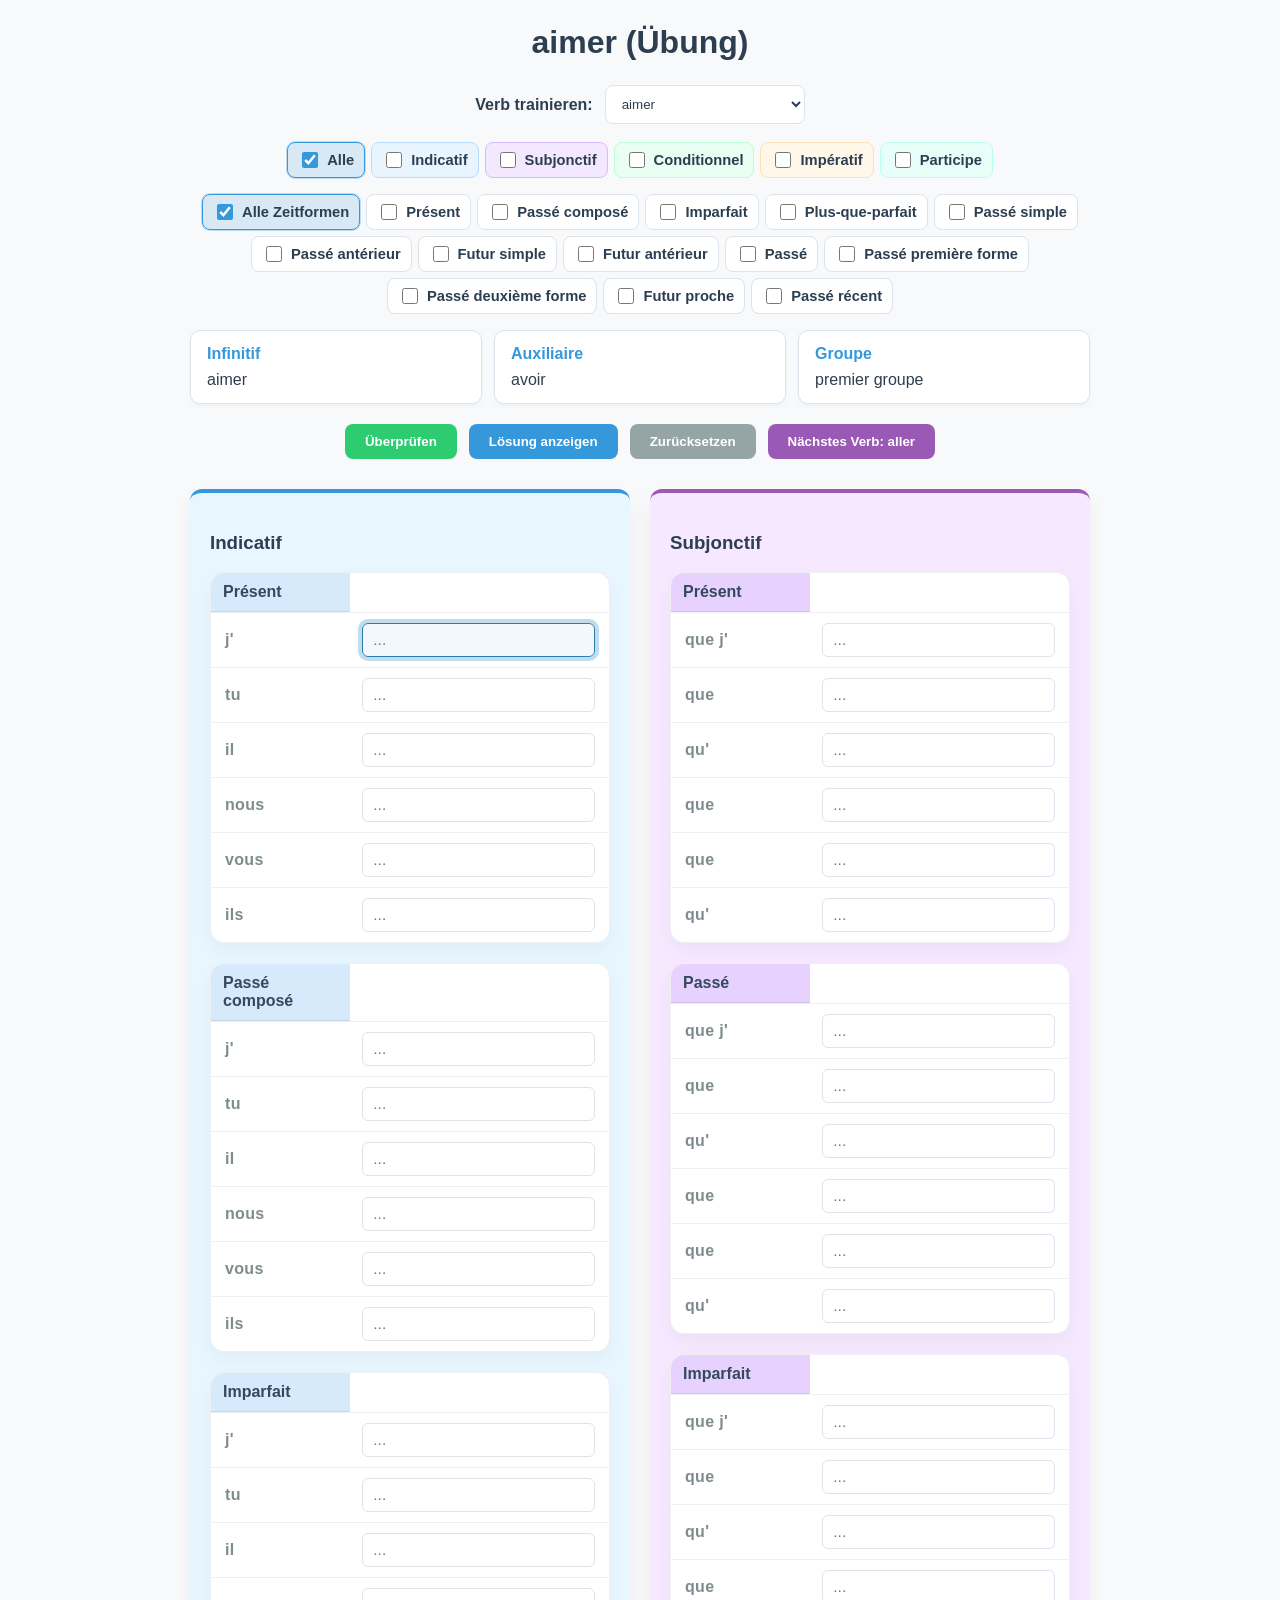
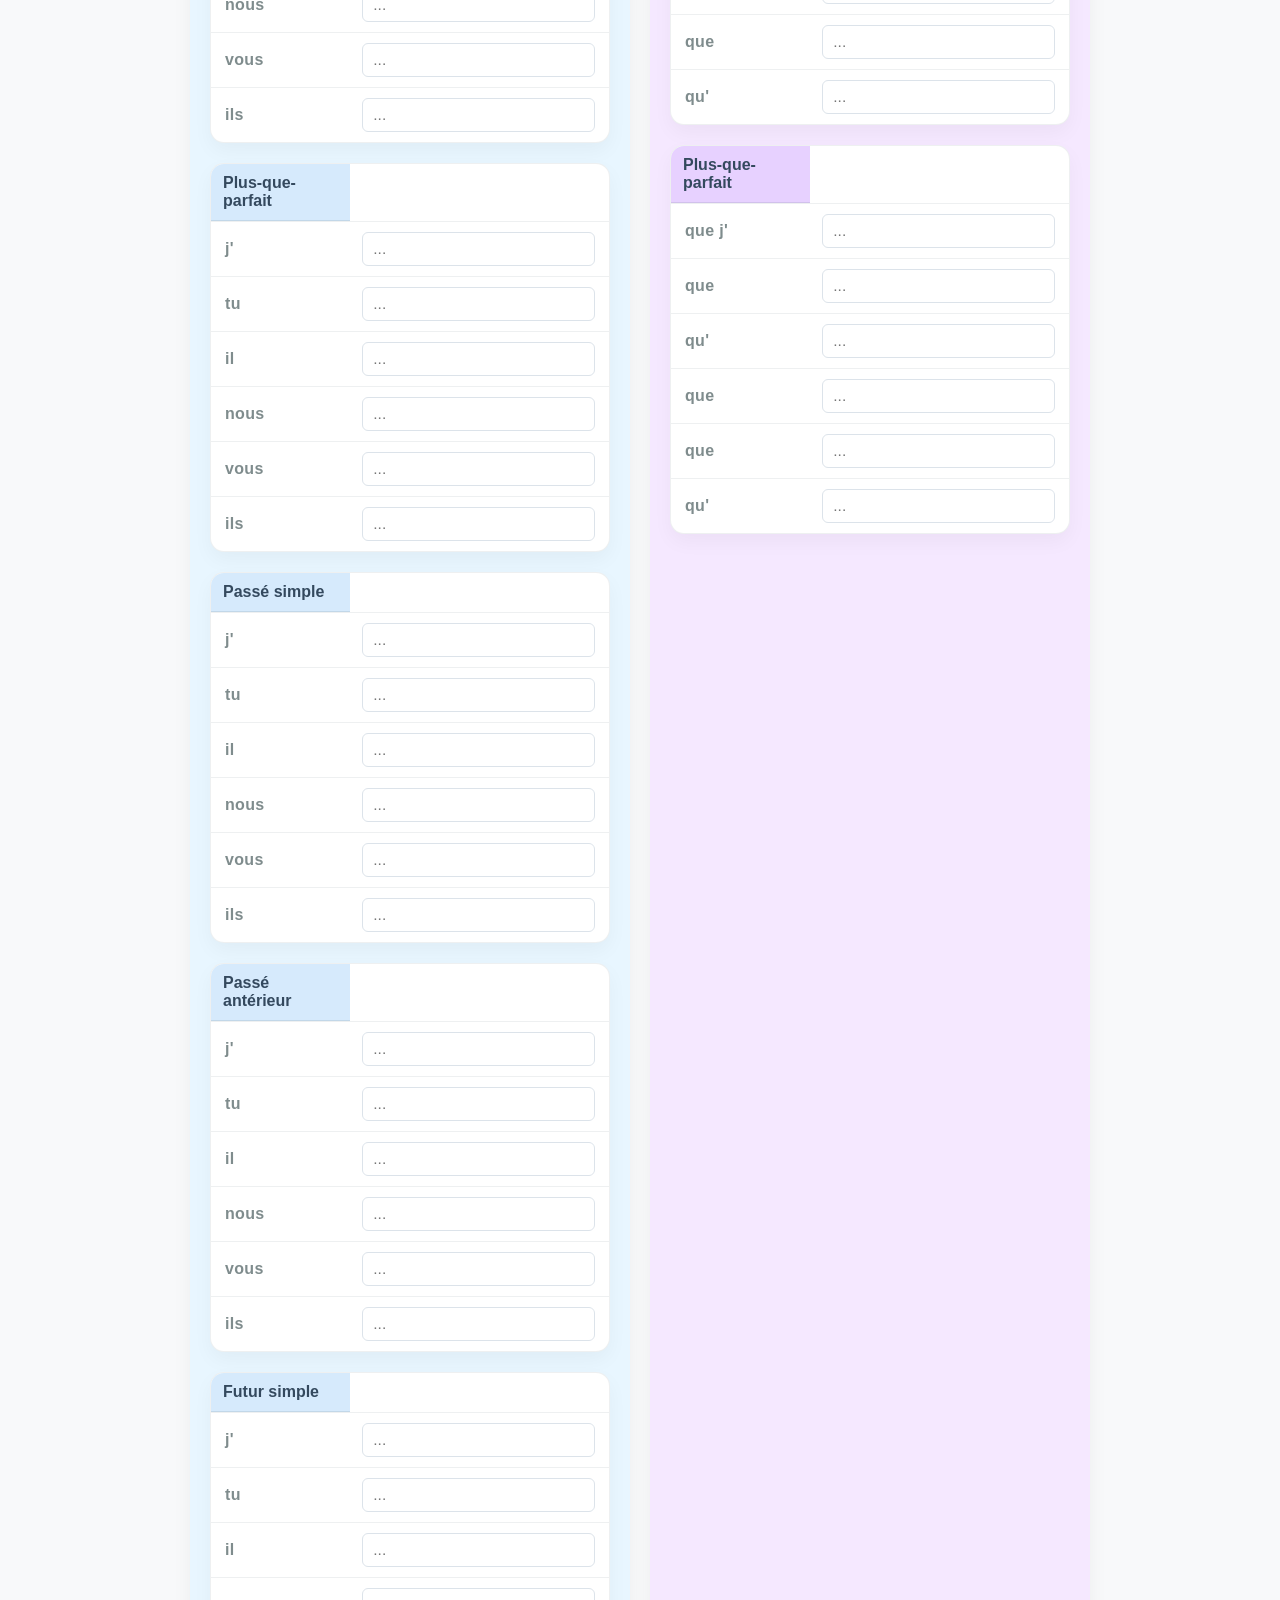
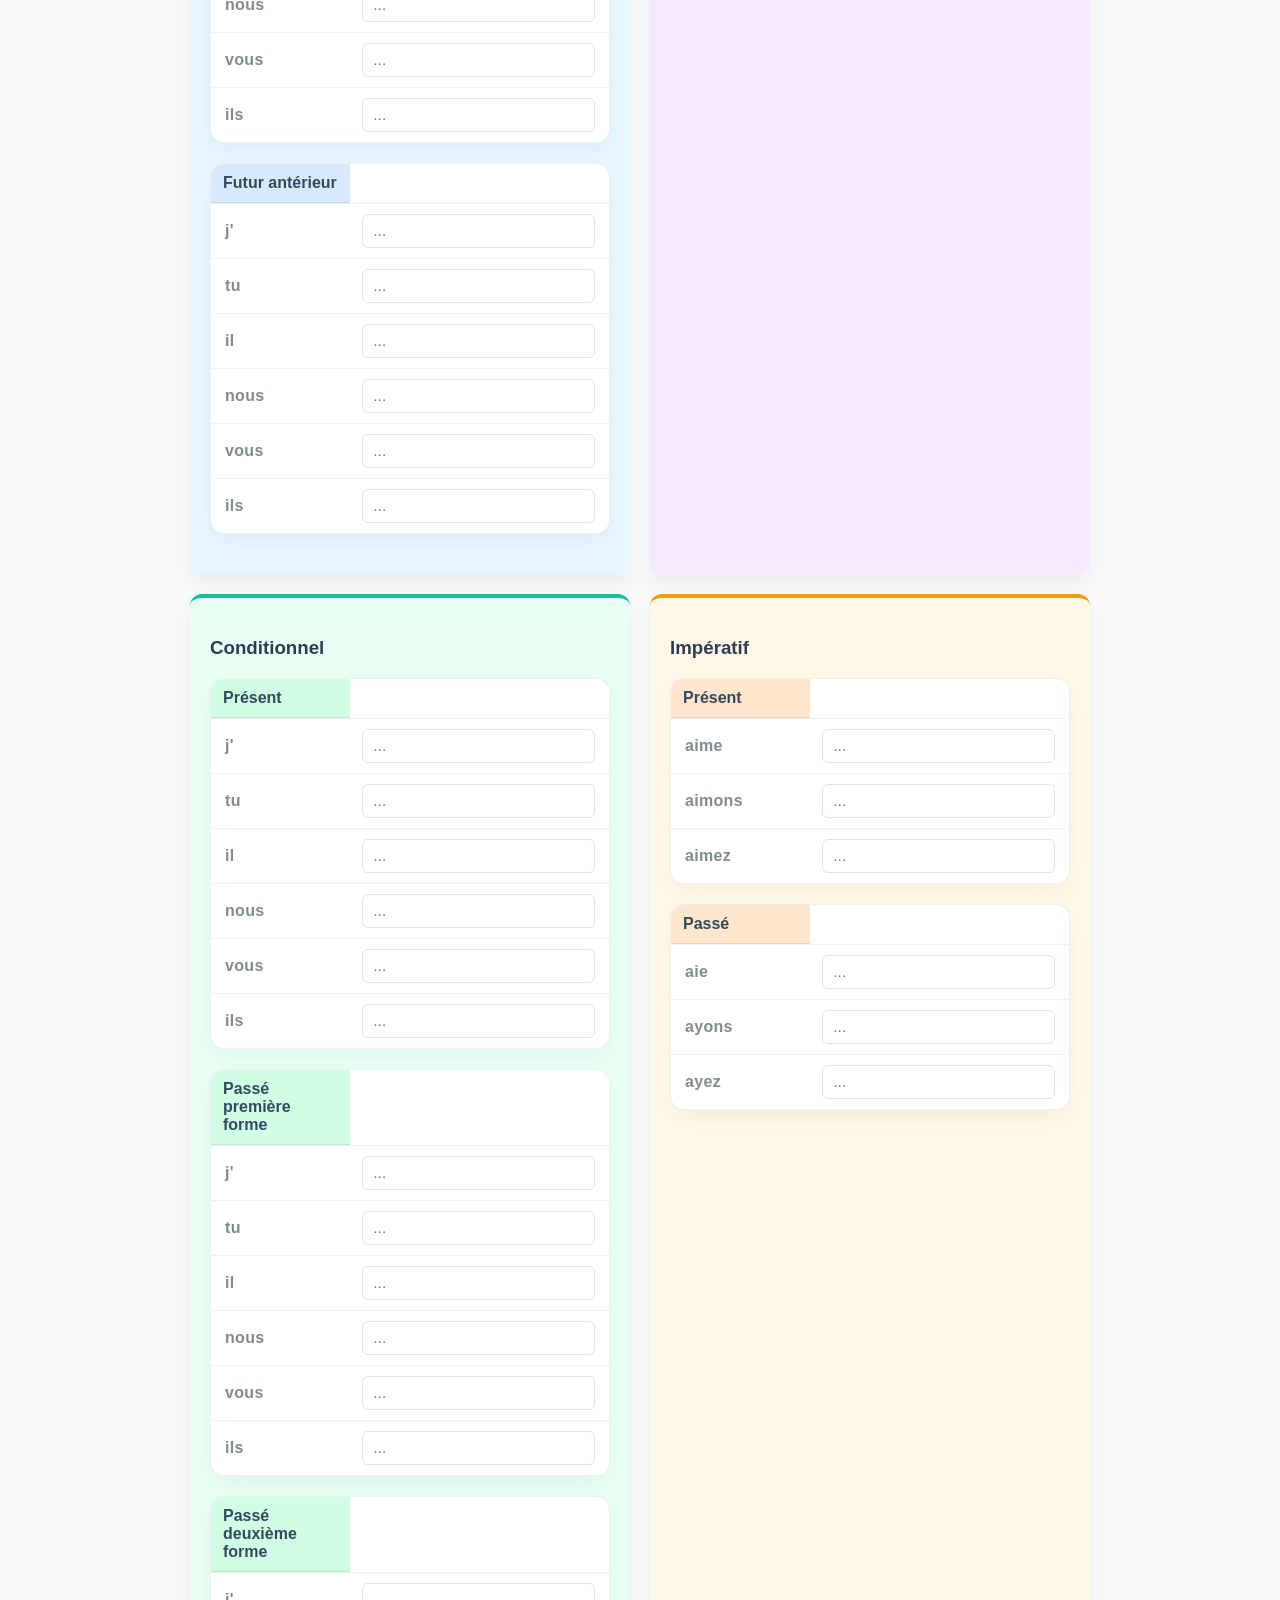
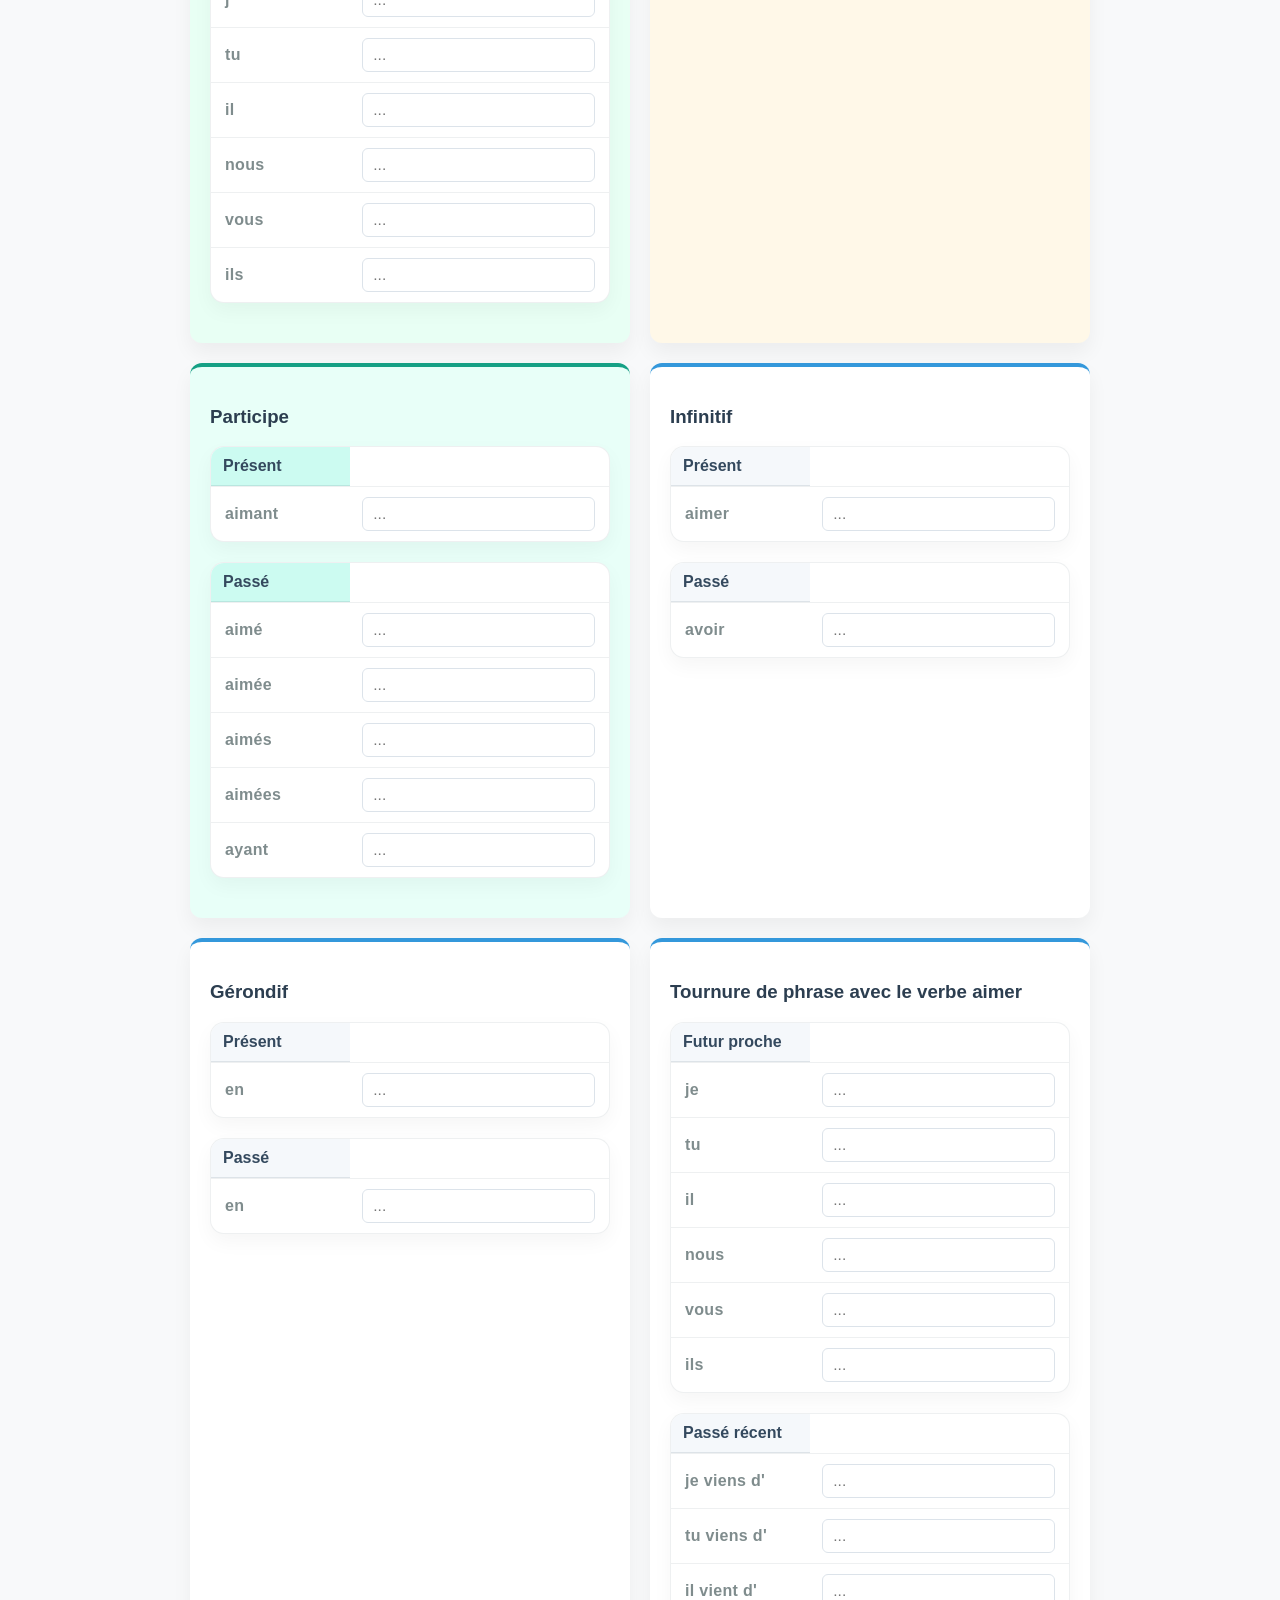
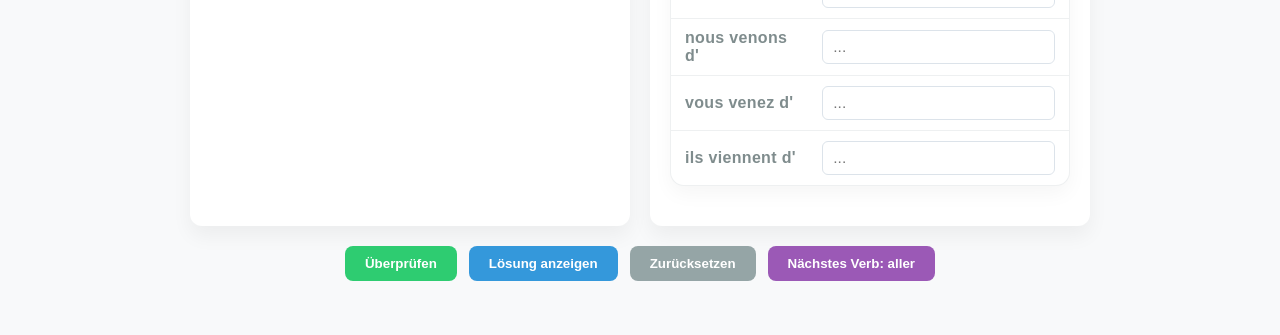
==== index.html @ 8912aeac "adding next verb button" ====
<!DOCTYPE html>
<html lang="de">
<head>
    <meta charset="UTF-8">
    <meta name="viewport" content="width=device-width, initial-scale=1.0">
    <title>Französisch Konjugations-Trainer</title>
    <link rel="stylesheet" href="styles.css">
    <style>
        .verb-input {
            width: 100%;
            padding: 6px 10px;
            border: 1px solid var(--border);
            border-radius: 6px;
            font-family: inherit;
            font-size: 0.97rem;
            box-sizing: border-box;
            transition: all 0.2s ease;
        }
        .verb-input:focus {
            outline: none;
            border-color: var(--accent);
            box-shadow: 0 0 0 3px rgba(52, 152, 219, 0.25);
            background-color: rgba(52, 152, 219, 0.05);
        }
        .verb-input.active-focus {
            border-color: #2980b9;
            box-shadow: 0 0 0 4px rgba(41, 128, 185, 0.28);
            background-color: rgba(41, 128, 185, 0.06);
        }
        .verb-input.correct {
            border-color: #2ecc71;
            background-color: rgba(46, 204, 113, 0.1);
            color: #27ae60;
        }
        .verb-input.wrong {
            border-color: #e74c3c;
            background-color: rgba(231, 76, 60, 0.1);
            color: #c0392b;
        }
        .verb-form {
            position: relative;
            min-width: 0;
        }
        .solution-hint {
            margin-top: 6px;
            font-size: 0.72rem;
            color: #1e7f3e;
            font-weight: 700;
            line-height: 1.2;
            background: rgba(39, 174, 96, 0.08);
            border-left: 3px solid #27ae60;
            padding: 4px 7px;
            border-radius: 4px;
            box-shadow: inset 0 0 0 1px rgba(39, 174, 96, 0.06);
            word-break: break-word;
        }
        .solution-hint.wrong {
            color: #a7261a;
            background: rgba(231, 76, 60, 0.08);
            border-left-color: #c0392b;
            box-shadow: inset 0 0 0 1px rgba(192, 57, 43, 0.06);
        }
        .trainer-controls {
            display: flex;
            justify-content: center;
            gap: 12px;
            margin-top: 20px;
            margin-bottom: 30px;
        }
        .btn {
            padding: 10px 20px;
            border: none;
            border-radius: 8px;
            font-weight: 600;
            cursor: pointer;
            transition: background 0.2s, box-shadow 0.2s, transform 0.1s ease;
        }
        .btn:focus {
            outline: none;
            box-shadow: 0 0 0 3px rgba(52, 152, 219, 0.28);
            transform: translateY(-1px);
        }
        .btn-check { background: #2ecc71; color: white; }
        .btn-check:hover { background: #28b86a; }
        .btn-solve { background: #3498db; color: white; }
        .btn-solve:hover { background: #2980b9; }
        .btn-reset { background: #95a5a6; color: white; }
        .btn-reset:hover { background: #7f8c8d; }
        .btn-next { background: #9b59b6; color: white; }
        .btn-next:hover { background: #8e44ad; }
    </style>
</head>
<body>
    <header>
        <h1 id="verb-title">Französisch Konjugations-Trainer</h1>
    </header>

    <div class="toolbar">
        <label for="verb-select">Verb trainieren:</label>
        <select id="verb-select" aria-label="Verb auswählen"></select>
    </div>

    <div class="quickstart" aria-label="Modus-Auswahl">
        <label class="mode-label mode-alle"><input type="checkbox" data-mode="alle" checked> Alle</label>
        <label class="mode-label mode-indicatif"><input type="checkbox" data-mode="Indicatif"> Indicatif</label>
        <label class="mode-label mode-subjonctif"><input type="checkbox" data-mode="Subjonctif"> Subjonctif</label>
        <label class="mode-label mode-conditionnel"><input type="checkbox" data-mode="Conditionnel"> Conditionnel</label>
        <label class="mode-label mode-imperatif"><input type="checkbox" data-mode="Impératif"> Impératif</label>
        <label class="mode-label mode-participe"><input type="checkbox" data-mode="Participe"> Participe</label>
    </div>
    <div class="subbuttons" id="tense-buttons" aria-label="Zeitform-Auswahl"></div>

    <div id="error-msg"></div>

    <div class="info-row">
        <div class="info-card">
            <strong>Infinitif</strong>
            <div id="verb-infinitiv">–</div>
        </div>
        <div class="info-card">
            <strong>Auxiliaire</strong>
            <div id="verb-auxiliaire">–</div>
        </div>
        <div class="info-card">
            <strong>Groupe</strong>
            <div id="verb-groupe">–</div>
        </div>
    </div>

    <div class="trainer-controls">
        <button id="btn-check" class="btn btn-check">Überprüfen</button>
        <button id="btn-solve" class="btn btn-solve">Lösung anzeigen</button>
        <button id="btn-reset" class="btn btn-reset">Zurücksetzen</button>
        <button id="btn-next-verb" class="btn btn-next">Nächstes Verb</button>
    </div>

    <div class="grid" id="conjugation-grid"></div>

    <div class="trainer-controls">
        <button id="btn-check-bottom" class="btn btn-check">Überprüfen</button>
        <button id="btn-solve-bottom" class="btn btn-solve">Lösung anzeigen</button>
        <button id="btn-reset-bottom" class="btn btn-reset">Zurücksetzen</button>
        <button id="btn-next-verb-bottom" class="btn btn-next">Nächstes Verb</button>
    </div>

    <button id="go-to-top-btn" class="go-to-top">↑ Nach oben</button>

    <script src="./js/verbs.js"></script>
    <script src="./js/test.js"></script>
</body>
</html>
---- styles.css ----
:root {
    --primary: #2c3e50;
    --accent: #3498db;
    --bg: #f8f9fa;
    --card-bg: #ffffff;
    --border: #dce3ea;
}
body {
    font-family: 'Segoe UI', Tahoma, Geneva, Verdana, sans-serif;
    background-color: var(--bg);
    color: var(--primary);
    max-width: 900px;
    margin: 0 auto;
    padding: 24px;
}
header {
    text-align: center;
    margin-bottom: 24px;
}
h1 {
    margin: 0;
    font-size: clamp(2rem, 2.5vw, 3rem);
    color: var(--primary);
}
.subtitle {
    color: #7f8c8d;
    margin: 8px 0 22px;
}
.toolbar {
    display: flex;
    align-items: center;
    justify-content: center;
    gap: 12px;
    flex-wrap: wrap;
    margin-bottom: 18px;
}
.quickstart,
.subbuttons {
    display: flex;
    flex-wrap: wrap;
    gap: 6px;
    justify-content: center;
    margin-bottom: 16px;
}
.quickstart label,
.subbuttons label {
    display: inline-flex;
    align-items: center;
    gap: 6px;
    border: 1px solid var(--border);
    background: #fff;
    color: var(--primary);
    padding: 6px 10px;
    border-radius: 8px;
    cursor: pointer;
    transition: all 0.2s ease;
    font-size: 0.92rem;
}
.mode-label.mode-alle { background: #f0f4ff; border-color: #d6e3ff; }
.mode-label.mode-indicatif { background: #e8f5ff; border-color: #b8dcff; }
.mode-label.mode-subjonctif { background: #f4e8ff; border-color: #ddb8ff; }
.mode-label.mode-conditionnel { background: #e8fff1; border-color: #b8ffd3; }
.mode-label.mode-imperatif { background: #fff7e8; border-color: #ffe1b8; }
.mode-label.mode-participe { background: #e8fff9; border-color: #b8fff1; }
.subbuttons label[data-tense="alle"] { background: #f0f4ff; border-color: #d6e3ff; }
.subbuttons label[data-tense="Indicatif"] { background: #e8f5ff; border-color: #b8dcff; }
.subbuttons label[data-tense="Subjonctif"] { background: #f4e8ff; border-color: #ddb8ff; }
.subbuttons label[data-tense="Conditionnel"] { background: #e8fff1; border-color: #b8ffd3; }
.subbuttons label[data-tense="Impératif"] { background: #fff7e8; border-color: #ffe1b8; }
.subbuttons label[data-tense="Participe"] { background: #e8fff9; border-color: #b8fff1; }
.quickstart input[type="checkbox"],
.subbuttons input[type="checkbox"] {
    width: 16px;
    height: 16px;
    accent-color: var(--accent);
}
.quickstart label:hover,
.subbuttons label:hover {
    border-color: var(--accent);
    background: rgba(52, 152, 219, 0.08);
}
.quickstart label:has(input[type="checkbox"]:checked),
.subbuttons label:has(input[type="checkbox"]:checked) {
    background: rgba(52, 152, 219, 0.16);
    border-color: #3498db;
    color: #2c3e50;
    box-shadow: 0 0 0 1px rgba(52, 152, 219, 0.3);
}
.quickstart input[type="checkbox"]:checked + span,
.subbuttons input[type="checkbox"]:checked + span {
    color: var(--accent);
    font-weight: 700;
}
label {
    font-weight: 600;
    color: var(--primary);
}
select {
    min-width: 200px;
    padding: 10px 12px;
    border-radius: 8px;
    border: 1px solid var(--border);
    background: #fff;
    color: var(--primary);
}
.info-row {
    display: grid;
    grid-template-columns: repeat(auto-fit, minmax(160px, 1fr));
    gap: 12px;
    margin-bottom: 18px;
}
.info-card {
    background: var(--card-bg);
    border: 1px solid var(--border);
    padding: 14px 16px;
    border-radius: 10px;
    box-shadow: 0 2px 4px rgba(0,0,0,0.04);
}
.info-card strong {
    display: block;
    margin-bottom: 8px;
    color: var(--accent);
}
.grid {
    display: grid;
    grid-template-columns: repeat(auto-fit, minmax(320px, 1fr));
    gap: 20px;
}
.card {
    overflow: hidden;
    background: var(--card-bg);
    padding: 20px;
    border-radius: 12px;
    box-shadow: 0 10px 20px rgba(0,0,0,0.05);
    border-top: 4px solid var(--accent);
}
.go-to-top {
    position: fixed;
    bottom: 28px;
    right: 24px;
    width: 54px;
    height: 54px;
    padding: 0;
    border: none;
    border-radius: 50%;
    background: #2e86de;
    color: white;
    font-size: 22px;
    font-weight: bold;
    cursor: pointer;
    box-shadow: 0 8px 18px rgba(46, 134, 222, 0.35);
    transition: opacity 0.25s ease, transform 0.25s ease, box-shadow 0.25s ease;
    z-index: 99;
    opacity: 0;
    pointer-events: none;
    display: flex;
    align-items: center;
    justify-content: center;
}
.go-to-top:hover,
.go-to-top:focus {
    background: #256fc3;
    transform: translateY(-2px);
    box-shadow: 0 10px 22px rgba(37, 111, 195, 0.45);
    outline: none;
}
.go-to-top.show {
    opacity: 1;
    pointer-events: auto;
}
table {
    width: 100%;
    border-collapse: collapse;
}
.card table {
    width: 100%;
    margin-bottom: 20px;
    border-collapse: separate;
    border-spacing: 0;
    overflow: hidden;
    border: 1px solid rgba(44, 62, 80, 0.08);
    border-radius: 14px;
    background: #ffffff;
    box-shadow: 0 8px 20px rgba(0,0,0,0.04);
}
.card table tr:hover {
    background: rgba(52, 152, 219, 0.05);
}
.card table tr + tr td {
    border-top: 1px solid rgba(44, 62, 80, 0.08);
}
.card table td {
    padding: 10px 12px;
    white-space: normal;
}

.card table .pronoun {
    letter-spacing: 0.02em;
}

.card table .verb-form input {
    min-height: 34px;
}

.card table tr {
    transition: background 0.15s ease;
}
.tense-heading td {
    display: flex;
    align-items: center;
    justify-content: space-between;
    gap: 10px;
    padding: 14px 16px;
    font-weight: 700;
    color: #34495e;
    background: #f5f8fb;
    border-bottom: 1px solid rgba(52, 73, 94, 0.12);
}
.tense-heading td .tts-controls {
    display: inline-flex;
    gap: 8px;
}
.tense-heading td .tts-button {
    flex-shrink: 0;
    width: 32px;
    height: 32px;
    border-radius: 999px;
    border: none;
    color: #fff;
    display: inline-flex;
    align-items: center;
    justify-content: center;
    cursor: pointer;
    transition: transform 0.2s ease, background 0.2s ease;
    font-size: 0.95rem;
}
.tense-heading td .play-button { background: #2ecc71; }
.tense-heading td .pause-button { background: #f1c40f; }
.tense-heading td .stop-button { background: #e74c3c; }

.card[data-mode="Indicatif"] { background: #e8f6ff; border-top-color: #3498db; }
.card[data-mode="Subjonctif"] { background: #f5e8ff; border-top-color: #9b59b6; }
.card[data-mode="Conditionnel"] { background: #e8fff4; border-top-color: #1abc9c; }
.card[data-mode="Impératif"] { background: #fff8e8; border-top-color: #f39c12; }
.card[data-mode="Participe"] { background: #e8fff8; border-top-color: #16a085; }

.card[data-mode="Indicatif"] .tense-heading td { background: #d6eafc; }
.card[data-mode="Subjonctif"] .tense-heading td { background: #e7d1ff; }
.card[data-mode="Conditionnel"] .tense-heading td { background: #d0ffe6; }
.card[data-mode="Impératif"] .tense-heading td { background: #ffe6cc; }
.card[data-mode="Participe"] .tense-heading td { background: #ccfbf1; }

@media (max-width: 800px) {
    body { padding: 16px; }
    .toolbar { flex-direction: column; align-items: stretch; }
    select { width: 100%; }
    .quickstart, .subbuttons { justify-content: flex-start; }
    .info-row { grid-template-columns: 1fr; }
}
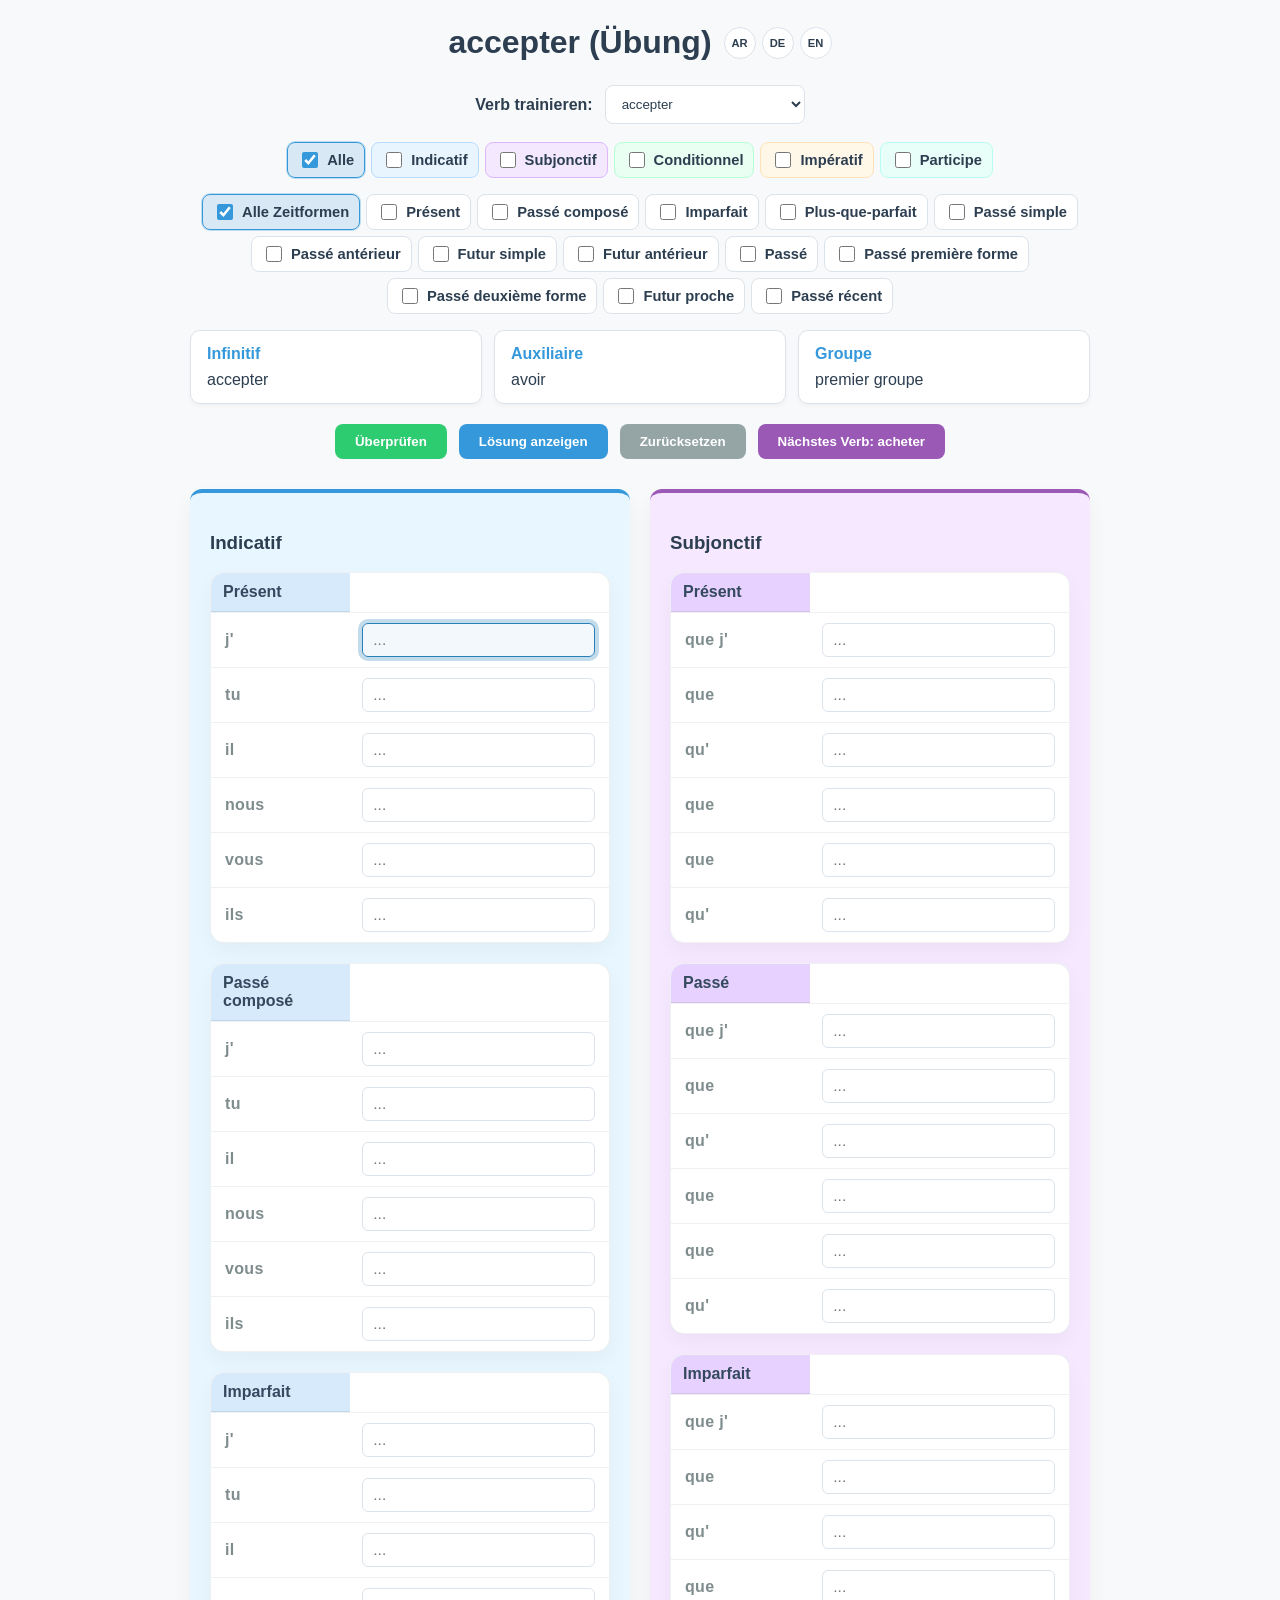
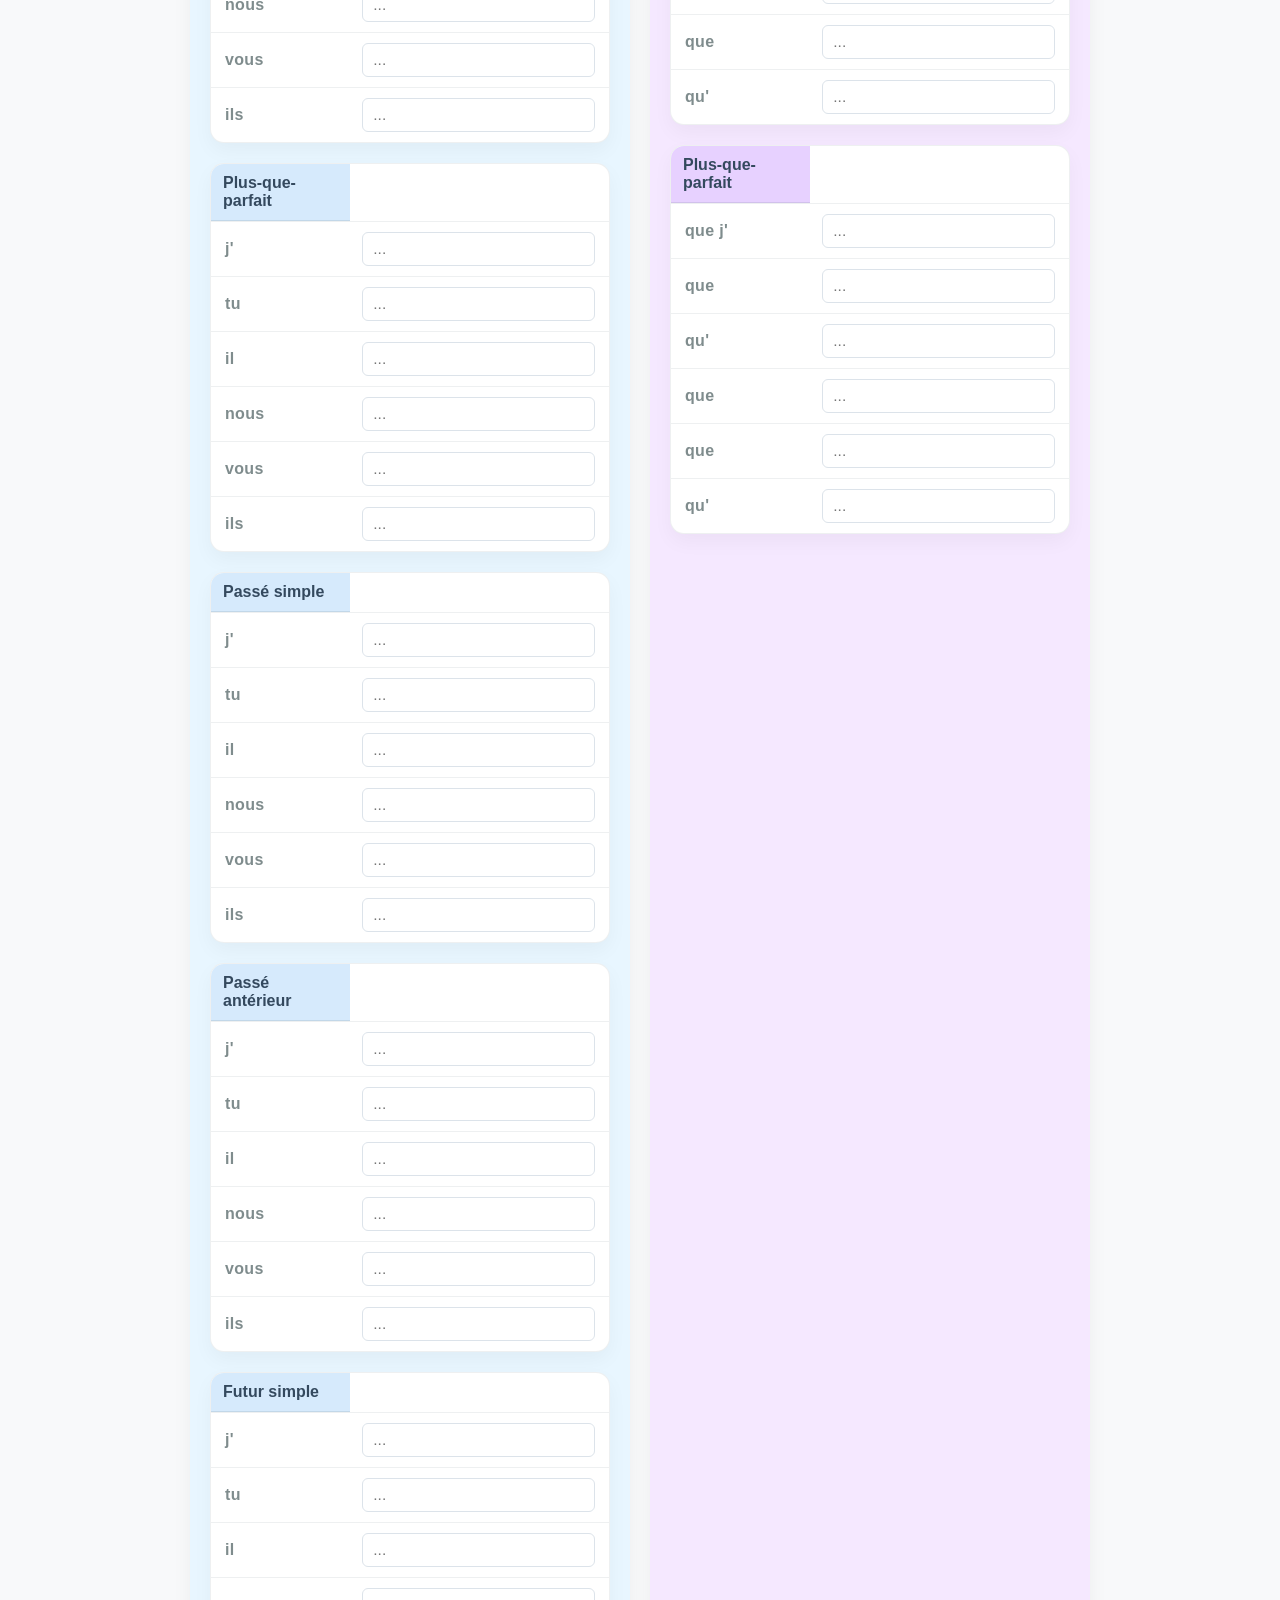
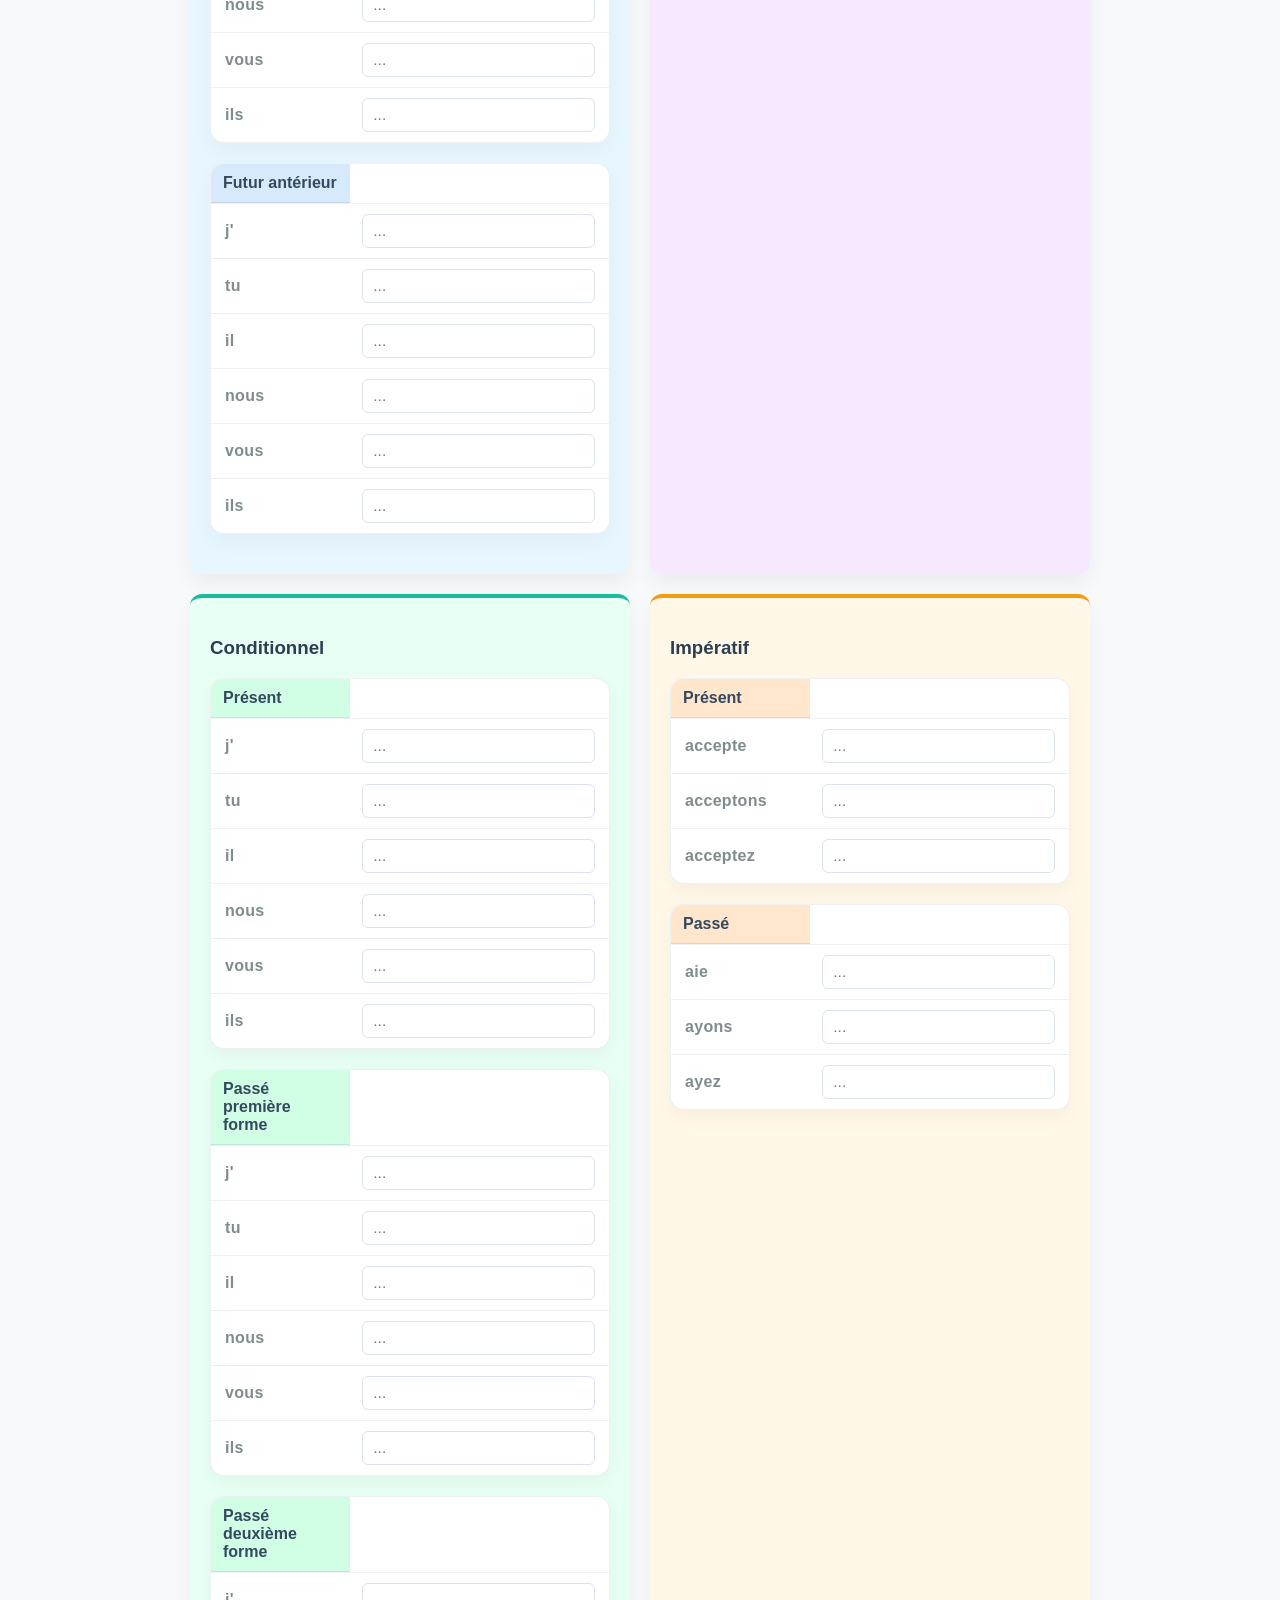
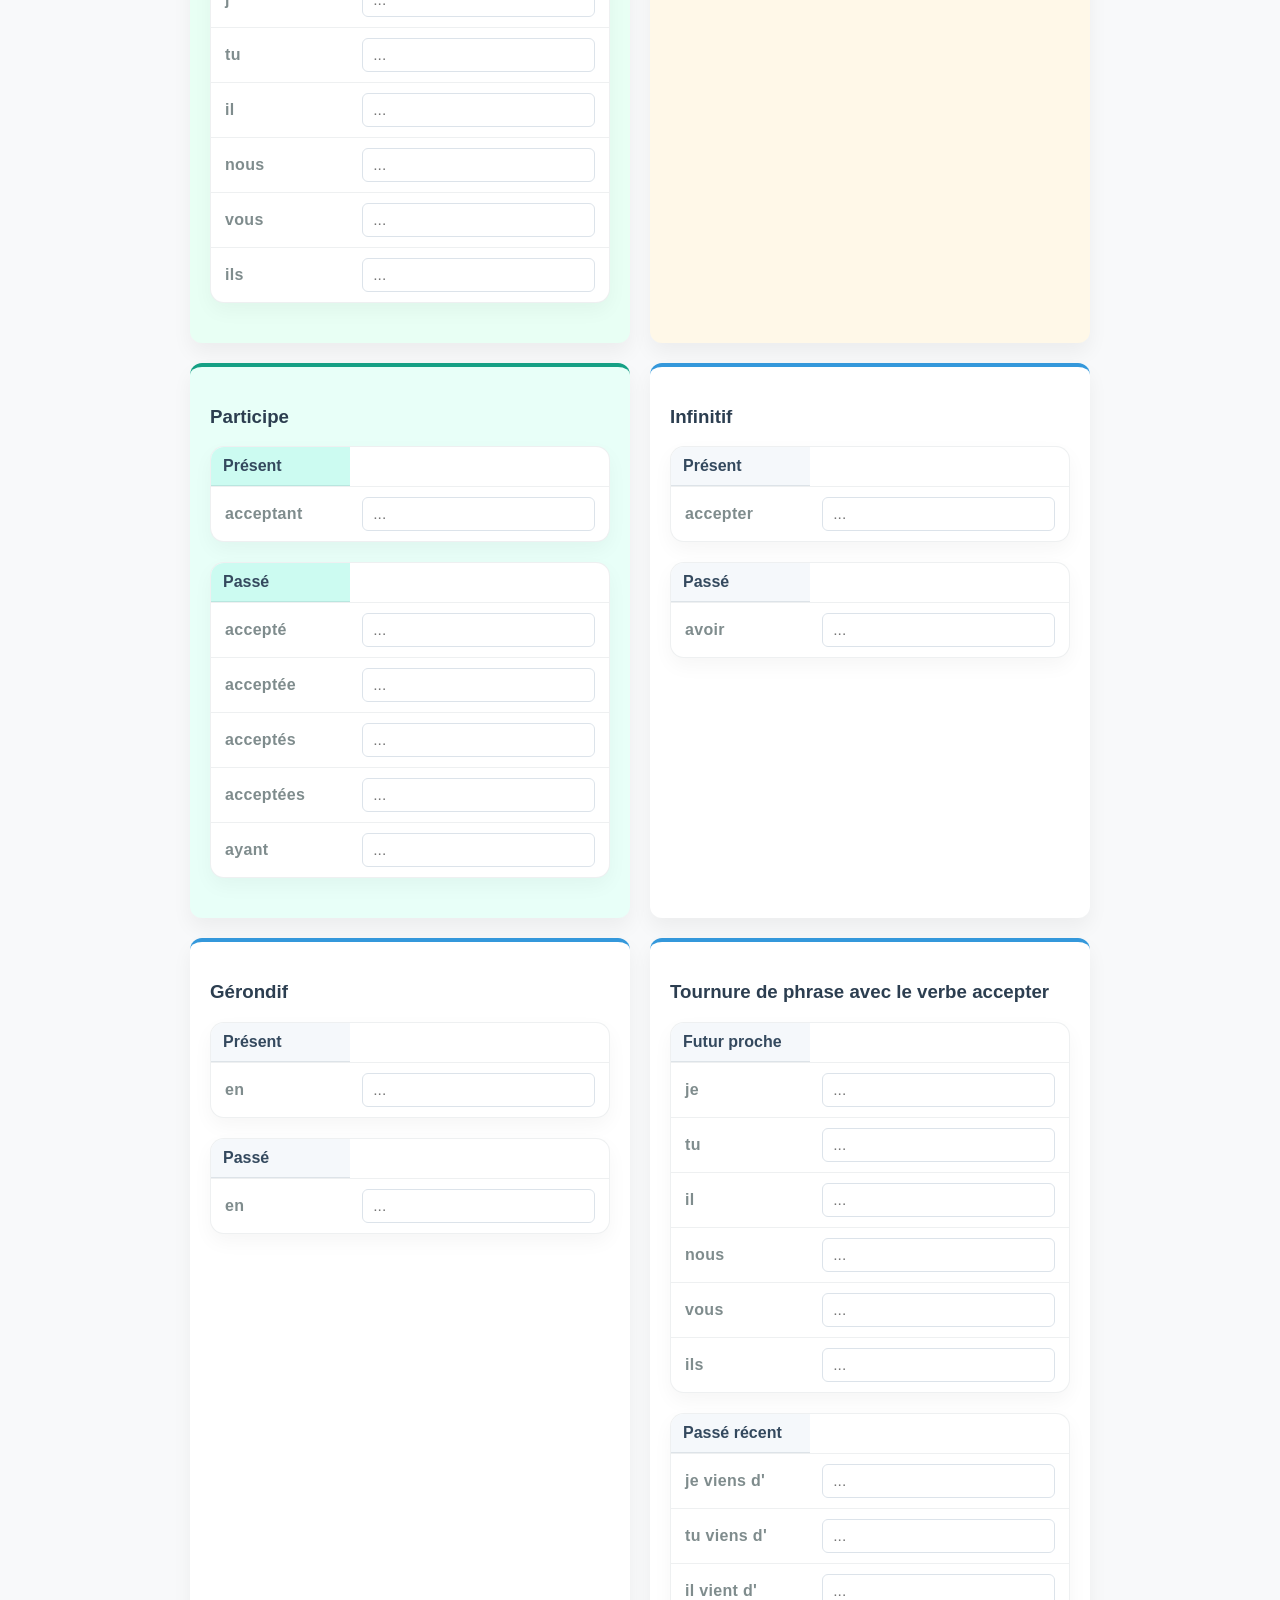
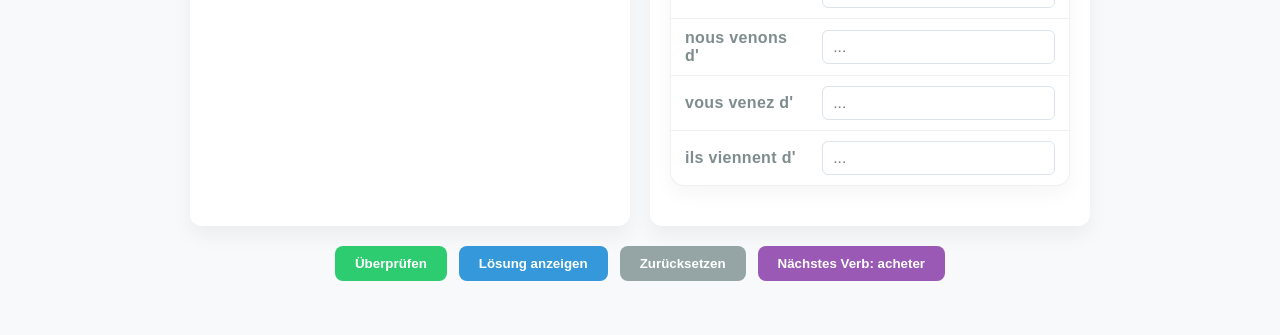
==== commit c298cd9b: "Add verb translation tooltips" ====
--- a/index.html
+++ b/index.html
@@ -1,151 +1,202 @@
-<!DOCTYPE html>
+<!doctype html>
 <html lang="de">
-<head>
-    <meta charset="UTF-8">
-    <meta name="viewport" content="width=device-width, initial-scale=1.0">
+  <head>
+    <meta charset="UTF-8" />
+    <meta name="viewport" content="width=device-width, initial-scale=1.0" />
     <title>Französisch Konjugations-Trainer</title>
-    <link rel="stylesheet" href="styles.css">
+    <link rel="stylesheet" href="styles.css" />
     <style>
-        .verb-input {
-            width: 100%;
-            padding: 6px 10px;
-            border: 1px solid var(--border);
-            border-radius: 6px;
-            font-family: inherit;
-            font-size: 0.97rem;
-            box-sizing: border-box;
-            transition: all 0.2s ease;
-        }
-        .verb-input:focus {
-            outline: none;
-            border-color: var(--accent);
-            box-shadow: 0 0 0 3px rgba(52, 152, 219, 0.25);
-            background-color: rgba(52, 152, 219, 0.05);
-        }
-        .verb-input.active-focus {
-            border-color: #2980b9;
-            box-shadow: 0 0 0 4px rgba(41, 128, 185, 0.28);
-            background-color: rgba(41, 128, 185, 0.06);
-        }
-        .verb-input.correct {
-            border-color: #2ecc71;
-            background-color: rgba(46, 204, 113, 0.1);
-            color: #27ae60;
-        }
-        .verb-input.wrong {
-            border-color: #e74c3c;
-            background-color: rgba(231, 76, 60, 0.1);
-            color: #c0392b;
-        }
-        .verb-form {
-            position: relative;
-            min-width: 0;
-        }
-        .solution-hint {
-            margin-top: 6px;
-            font-size: 0.72rem;
-            color: #1e7f3e;
-            font-weight: 700;
-            line-height: 1.2;
-            background: rgba(39, 174, 96, 0.08);
-            border-left: 3px solid #27ae60;
-            padding: 4px 7px;
-            border-radius: 4px;
-            box-shadow: inset 0 0 0 1px rgba(39, 174, 96, 0.06);
-            word-break: break-word;
-        }
-        .solution-hint.wrong {
-            color: #a7261a;
-            background: rgba(231, 76, 60, 0.08);
-            border-left-color: #c0392b;
-            box-shadow: inset 0 0 0 1px rgba(192, 57, 43, 0.06);
-        }
-        .trainer-controls {
-            display: flex;
-            justify-content: center;
-            gap: 12px;
-            margin-top: 20px;
-            margin-bottom: 30px;
-        }
-        .btn {
-            padding: 10px 20px;
-            border: none;
-            border-radius: 8px;
-            font-weight: 600;
-            cursor: pointer;
-            transition: background 0.2s, box-shadow 0.2s, transform 0.1s ease;
-        }
-        .btn:focus {
-            outline: none;
-            box-shadow: 0 0 0 3px rgba(52, 152, 219, 0.28);
-            transform: translateY(-1px);
-        }
-        .btn-check { background: #2ecc71; color: white; }
-        .btn-check:hover { background: #28b86a; }
-        .btn-solve { background: #3498db; color: white; }
-        .btn-solve:hover { background: #2980b9; }
-        .btn-reset { background: #95a5a6; color: white; }
-        .btn-reset:hover { background: #7f8c8d; }
-        .btn-next { background: #9b59b6; color: white; }
-        .btn-next:hover { background: #8e44ad; }
+      .verb-input {
+        width: 100%;
+        padding: 6px 10px;
+        border: 1px solid var(--border);
+        border-radius: 6px;
+        font-family: inherit;
+        font-size: 0.97rem;
+        box-sizing: border-box;
+        transition: all 0.2s ease;
+      }
+      .verb-input:focus {
+        outline: none;
+        border-color: var(--accent);
+        box-shadow: 0 0 0 3px rgba(52, 152, 219, 0.25);
+        background-color: rgba(52, 152, 219, 0.05);
+      }
+      .verb-input.active-focus {
+        border-color: #2980b9;
+        box-shadow: 0 0 0 4px rgba(41, 128, 185, 0.28);
+        background-color: rgba(41, 128, 185, 0.06);
+      }
+      .verb-input.correct {
+        border-color: #2ecc71;
+        background-color: rgba(46, 204, 113, 0.1);
+        color: #27ae60;
+      }
+      .verb-input.wrong {
+        border-color: #e74c3c;
+        background-color: rgba(231, 76, 60, 0.1);
+        color: #c0392b;
+      }
+      .verb-form {
+        position: relative;
+        min-width: 0;
+      }
+      .solution-hint {
+        margin-top: 6px;
+        font-size: 0.72rem;
+        color: #1e7f3e;
+        font-weight: 700;
+        line-height: 1.2;
+        background: rgba(39, 174, 96, 0.08);
+        border-left: 3px solid #27ae60;
+        padding: 4px 7px;
+        border-radius: 4px;
+        box-shadow: inset 0 0 0 1px rgba(39, 174, 96, 0.06);
+        word-break: break-word;
+      }
+      .solution-hint.wrong {
+        color: #a7261a;
+        background: rgba(231, 76, 60, 0.08);
+        border-left-color: #c0392b;
+        box-shadow: inset 0 0 0 1px rgba(192, 57, 43, 0.06);
+      }
+      .trainer-controls {
+        display: flex;
+        justify-content: center;
+        gap: 12px;
+        margin-top: 20px;
+        margin-bottom: 30px;
+      }
+      .btn {
+        padding: 10px 20px;
+        border: none;
+        border-radius: 8px;
+        font-weight: 600;
+        cursor: pointer;
+        transition:
+          background 0.2s,
+          box-shadow 0.2s,
+          transform 0.1s ease;
+      }
+      .btn:focus {
+        outline: none;
+        box-shadow: 0 0 0 3px rgba(52, 152, 219, 0.28);
+        transform: translateY(-1px);
+      }
+      .btn-check {
+        background: #2ecc71;
+        color: white;
+      }
+      .btn-check:hover {
+        background: #28b86a;
+      }
+      .btn-solve {
+        background: #3498db;
+        color: white;
+      }
+      .btn-solve:hover {
+        background: #2980b9;
+      }
+      .btn-reset {
+        background: #95a5a6;
+        color: white;
+      }
+      .btn-reset:hover {
+        background: #7f8c8d;
+      }
+      .btn-next {
+        background: #9b59b6;
+        color: white;
+      }
+      .btn-next:hover {
+        background: #8e44ad;
+      }
     </style>
-</head>
-<body>
+  </head>
+  <body>
     <header>
+      <div class="verb-heading">
         <h1 id="verb-title">Französisch Konjugations-Trainer</h1>
+        <div
+          id="translation-icons"
+          class="translation-icons"
+          aria-label="Übersetzungen"
+        ></div>
+      </div>
     </header>
 
     <div class="toolbar">
-        <label for="verb-select">Verb trainieren:</label>
-        <select id="verb-select" aria-label="Verb auswählen"></select>
+      <label for="verb-select">Verb trainieren:</label>
+      <select id="verb-select" aria-label="Verb auswählen"></select>
     </div>
 
     <div class="quickstart" aria-label="Modus-Auswahl">
-        <label class="mode-label mode-alle"><input type="checkbox" data-mode="alle" checked> Alle</label>
-        <label class="mode-label mode-indicatif"><input type="checkbox" data-mode="Indicatif"> Indicatif</label>
-        <label class="mode-label mode-subjonctif"><input type="checkbox" data-mode="Subjonctif"> Subjonctif</label>
-        <label class="mode-label mode-conditionnel"><input type="checkbox" data-mode="Conditionnel"> Conditionnel</label>
-        <label class="mode-label mode-imperatif"><input type="checkbox" data-mode="Impératif"> Impératif</label>
-        <label class="mode-label mode-participe"><input type="checkbox" data-mode="Participe"> Participe</label>
-    </div>
-    <div class="subbuttons" id="tense-buttons" aria-label="Zeitform-Auswahl"></div>
+      <label class="mode-label mode-alle"
+        ><input type="checkbox" data-mode="alle" checked /> Alle</label
+      >
+      <label class="mode-label mode-indicatif"
+        ><input type="checkbox" data-mode="Indicatif" /> Indicatif</label
+      >
+      <label class="mode-label mode-subjonctif"
+        ><input type="checkbox" data-mode="Subjonctif" /> Subjonctif</label
+      >
+      <label class="mode-label mode-conditionnel"
+        ><input type="checkbox" data-mode="Conditionnel" /> Conditionnel</label
+      >
+      <label class="mode-label mode-imperatif"
+        ><input type="checkbox" data-mode="Impératif" /> Impératif</label
+      >
+      <label class="mode-label mode-participe"
+        ><input type="checkbox" data-mode="Participe" /> Participe</label
+      >
+    </div>
+    <div
+      class="subbuttons"
+      id="tense-buttons"
+      aria-label="Zeitform-Auswahl"
+    ></div>
 
     <div id="error-msg"></div>
 
     <div class="info-row">
-        <div class="info-card">
-            <strong>Infinitif</strong>
-            <div id="verb-infinitiv">–</div>
-        </div>
-        <div class="info-card">
-            <strong>Auxiliaire</strong>
-            <div id="verb-auxiliaire">–</div>
-        </div>
-        <div class="info-card">
-            <strong>Groupe</strong>
-            <div id="verb-groupe">–</div>
-        </div>
+      <div class="info-card">
+        <strong>Infinitif</strong>
+        <div id="verb-infinitiv">–</div>
+      </div>
+      <div class="info-card">
+        <strong>Auxiliaire</strong>
+        <div id="verb-auxiliaire">–</div>
+      </div>
+      <div class="info-card">
+        <strong>Groupe</strong>
+        <div id="verb-groupe">–</div>
+      </div>
     </div>
 
     <div class="trainer-controls">
-        <button id="btn-check" class="btn btn-check">Überprüfen</button>
-        <button id="btn-solve" class="btn btn-solve">Lösung anzeigen</button>
-        <button id="btn-reset" class="btn btn-reset">Zurücksetzen</button>
-        <button id="btn-next-verb" class="btn btn-next">Nächstes Verb</button>
+      <button id="btn-check" class="btn btn-check">Überprüfen</button>
+      <button id="btn-solve" class="btn btn-solve">Lösung anzeigen</button>
+      <button id="btn-reset" class="btn btn-reset">Zurücksetzen</button>
+      <button id="btn-next-verb" class="btn btn-next">Nächstes Verb</button>
     </div>
 
     <div class="grid" id="conjugation-grid"></div>
 
     <div class="trainer-controls">
-        <button id="btn-check-bottom" class="btn btn-check">Überprüfen</button>
-        <button id="btn-solve-bottom" class="btn btn-solve">Lösung anzeigen</button>
-        <button id="btn-reset-bottom" class="btn btn-reset">Zurücksetzen</button>
-        <button id="btn-next-verb-bottom" class="btn btn-next">Nächstes Verb</button>
+      <button id="btn-check-bottom" class="btn btn-check">Überprüfen</button>
+      <button id="btn-solve-bottom" class="btn btn-solve">
+        Lösung anzeigen
+      </button>
+      <button id="btn-reset-bottom" class="btn btn-reset">Zurücksetzen</button>
+      <button id="btn-next-verb-bottom" class="btn btn-next">
+        Nächstes Verb
+      </button>
     </div>
 
     <button id="go-to-top-btn" class="go-to-top">↑ Nach oben</button>
 
     <script src="./js/verbs.js"></script>
+    <script src="./js/translations.js"></script>
     <script src="./js/test.js"></script>
-</body>
-</html>+  </body>
+</html>
--- a/styles.css
+++ b/styles.css
@@ -1,259 +1,407 @@
 :root {
-    --primary: #2c3e50;
-    --accent: #3498db;
-    --bg: #f8f9fa;
-    --card-bg: #ffffff;
-    --border: #dce3ea;
+  --primary: #2c3e50;
+  --accent: #3498db;
+  --bg: #f8f9fa;
+  --card-bg: #ffffff;
+  --border: #dce3ea;
 }
 body {
-    font-family: 'Segoe UI', Tahoma, Geneva, Verdana, sans-serif;
-    background-color: var(--bg);
-    color: var(--primary);
-    max-width: 900px;
-    margin: 0 auto;
-    padding: 24px;
+  font-family: "Segoe UI", Tahoma, Geneva, Verdana, sans-serif;
+  background-color: var(--bg);
+  color: var(--primary);
+  max-width: 900px;
+  margin: 0 auto;
+  padding: 24px;
 }
 header {
-    text-align: center;
-    margin-bottom: 24px;
+  text-align: center;
+  margin-bottom: 24px;
+}
+.verb-heading {
+  display: inline-flex;
+  align-items: center;
+  justify-content: center;
+  gap: 12px;
+  max-width: 100%;
 }
 h1 {
-    margin: 0;
-    font-size: clamp(2rem, 2.5vw, 3rem);
-    color: var(--primary);
+  margin: 0;
+  font-size: clamp(2rem, 2.5vw, 3rem);
+  color: var(--primary);
+}
+.translation-icons {
+  display: inline-flex;
+  gap: 6px;
+  flex-shrink: 0;
+}
+.translation-icon {
+  position: relative;
+  display: inline-flex;
+  align-items: center;
+  justify-content: center;
+  width: 32px;
+  height: 32px;
+  padding: 0;
+  border: 1px solid var(--border);
+  border-radius: 50%;
+  background: #fff;
+  color: var(--primary);
+  font-size: 0.7rem;
+  font-weight: 800;
+  cursor: help;
+}
+.translation-icon:hover,
+.translation-icon:focus {
+  border-color: var(--accent);
+  background: #e8f5ff;
+  outline: none;
+}
+.translation-icon::after {
+  content: attr(data-translation);
+  position: absolute;
+  z-index: 10;
+  top: calc(100% + 8px);
+  left: 50%;
+  min-width: max-content;
+  max-width: 220px;
+  padding: 7px 10px;
+  border-radius: 6px;
+  background: var(--primary);
+  color: #fff;
+  font-size: 0.82rem;
+  font-weight: 600;
+  line-height: 1.2;
+  opacity: 0;
+  pointer-events: none;
+  transform: translate(-50%, -4px);
+  transition:
+    opacity 0.15s ease,
+    transform 0.15s ease;
+}
+.translation-icon:hover::after,
+.translation-icon:focus::after {
+  opacity: 1;
+  transform: translate(-50%, 0);
 }
 .subtitle {
-    color: #7f8c8d;
-    margin: 8px 0 22px;
+  color: #7f8c8d;
+  margin: 8px 0 22px;
 }
 .toolbar {
-    display: flex;
-    align-items: center;
-    justify-content: center;
-    gap: 12px;
-    flex-wrap: wrap;
-    margin-bottom: 18px;
+  display: flex;
+  align-items: center;
+  justify-content: center;
+  gap: 12px;
+  flex-wrap: wrap;
+  margin-bottom: 18px;
 }
 .quickstart,
 .subbuttons {
-    display: flex;
-    flex-wrap: wrap;
-    gap: 6px;
-    justify-content: center;
-    margin-bottom: 16px;
+  display: flex;
+  flex-wrap: wrap;
+  gap: 6px;
+  justify-content: center;
+  margin-bottom: 16px;
 }
 .quickstart label,
 .subbuttons label {
-    display: inline-flex;
-    align-items: center;
-    gap: 6px;
-    border: 1px solid var(--border);
-    background: #fff;
-    color: var(--primary);
-    padding: 6px 10px;
-    border-radius: 8px;
-    cursor: pointer;
-    transition: all 0.2s ease;
-    font-size: 0.92rem;
-}
-.mode-label.mode-alle { background: #f0f4ff; border-color: #d6e3ff; }
-.mode-label.mode-indicatif { background: #e8f5ff; border-color: #b8dcff; }
-.mode-label.mode-subjonctif { background: #f4e8ff; border-color: #ddb8ff; }
-.mode-label.mode-conditionnel { background: #e8fff1; border-color: #b8ffd3; }
-.mode-label.mode-imperatif { background: #fff7e8; border-color: #ffe1b8; }
-.mode-label.mode-participe { background: #e8fff9; border-color: #b8fff1; }
-.subbuttons label[data-tense="alle"] { background: #f0f4ff; border-color: #d6e3ff; }
-.subbuttons label[data-tense="Indicatif"] { background: #e8f5ff; border-color: #b8dcff; }
-.subbuttons label[data-tense="Subjonctif"] { background: #f4e8ff; border-color: #ddb8ff; }
-.subbuttons label[data-tense="Conditionnel"] { background: #e8fff1; border-color: #b8ffd3; }
-.subbuttons label[data-tense="Impératif"] { background: #fff7e8; border-color: #ffe1b8; }
-.subbuttons label[data-tense="Participe"] { background: #e8fff9; border-color: #b8fff1; }
+  display: inline-flex;
+  align-items: center;
+  gap: 6px;
+  border: 1px solid var(--border);
+  background: #fff;
+  color: var(--primary);
+  padding: 6px 10px;
+  border-radius: 8px;
+  cursor: pointer;
+  transition: all 0.2s ease;
+  font-size: 0.92rem;
+}
+.mode-label.mode-alle {
+  background: #f0f4ff;
+  border-color: #d6e3ff;
+}
+.mode-label.mode-indicatif {
+  background: #e8f5ff;
+  border-color: #b8dcff;
+}
+.mode-label.mode-subjonctif {
+  background: #f4e8ff;
+  border-color: #ddb8ff;
+}
+.mode-label.mode-conditionnel {
+  background: #e8fff1;
+  border-color: #b8ffd3;
+}
+.mode-label.mode-imperatif {
+  background: #fff7e8;
+  border-color: #ffe1b8;
+}
+.mode-label.mode-participe {
+  background: #e8fff9;
+  border-color: #b8fff1;
+}
+.subbuttons label[data-tense="alle"] {
+  background: #f0f4ff;
+  border-color: #d6e3ff;
+}
+.subbuttons label[data-tense="Indicatif"] {
+  background: #e8f5ff;
+  border-color: #b8dcff;
+}
+.subbuttons label[data-tense="Subjonctif"] {
+  background: #f4e8ff;
+  border-color: #ddb8ff;
+}
+.subbuttons label[data-tense="Conditionnel"] {
+  background: #e8fff1;
+  border-color: #b8ffd3;
+}
+.subbuttons label[data-tense="Impératif"] {
+  background: #fff7e8;
+  border-color: #ffe1b8;
+}
+.subbuttons label[data-tense="Participe"] {
+  background: #e8fff9;
+  border-color: #b8fff1;
+}
 .quickstart input[type="checkbox"],
 .subbuttons input[type="checkbox"] {
-    width: 16px;
-    height: 16px;
-    accent-color: var(--accent);
+  width: 16px;
+  height: 16px;
+  accent-color: var(--accent);
 }
 .quickstart label:hover,
 .subbuttons label:hover {
-    border-color: var(--accent);
-    background: rgba(52, 152, 219, 0.08);
+  border-color: var(--accent);
+  background: rgba(52, 152, 219, 0.08);
 }
 .quickstart label:has(input[type="checkbox"]:checked),
 .subbuttons label:has(input[type="checkbox"]:checked) {
-    background: rgba(52, 152, 219, 0.16);
-    border-color: #3498db;
-    color: #2c3e50;
-    box-shadow: 0 0 0 1px rgba(52, 152, 219, 0.3);
+  background: rgba(52, 152, 219, 0.16);
+  border-color: #3498db;
+  color: #2c3e50;
+  box-shadow: 0 0 0 1px rgba(52, 152, 219, 0.3);
 }
 .quickstart input[type="checkbox"]:checked + span,
 .subbuttons input[type="checkbox"]:checked + span {
-    color: var(--accent);
-    font-weight: 700;
+  color: var(--accent);
+  font-weight: 700;
 }
 label {
-    font-weight: 600;
-    color: var(--primary);
+  font-weight: 600;
+  color: var(--primary);
 }
 select {
-    min-width: 200px;
-    padding: 10px 12px;
-    border-radius: 8px;
-    border: 1px solid var(--border);
-    background: #fff;
-    color: var(--primary);
+  min-width: 200px;
+  padding: 10px 12px;
+  border-radius: 8px;
+  border: 1px solid var(--border);
+  background: #fff;
+  color: var(--primary);
 }
 .info-row {
-    display: grid;
-    grid-template-columns: repeat(auto-fit, minmax(160px, 1fr));
-    gap: 12px;
-    margin-bottom: 18px;
+  display: grid;
+  grid-template-columns: repeat(auto-fit, minmax(160px, 1fr));
+  gap: 12px;
+  margin-bottom: 18px;
 }
 .info-card {
-    background: var(--card-bg);
-    border: 1px solid var(--border);
-    padding: 14px 16px;
-    border-radius: 10px;
-    box-shadow: 0 2px 4px rgba(0,0,0,0.04);
+  background: var(--card-bg);
+  border: 1px solid var(--border);
+  padding: 14px 16px;
+  border-radius: 10px;
+  box-shadow: 0 2px 4px rgba(0, 0, 0, 0.04);
 }
 .info-card strong {
-    display: block;
-    margin-bottom: 8px;
-    color: var(--accent);
+  display: block;
+  margin-bottom: 8px;
+  color: var(--accent);
 }
 .grid {
-    display: grid;
-    grid-template-columns: repeat(auto-fit, minmax(320px, 1fr));
-    gap: 20px;
+  display: grid;
+  grid-template-columns: repeat(auto-fit, minmax(320px, 1fr));
+  gap: 20px;
 }
 .card {
-    overflow: hidden;
-    background: var(--card-bg);
-    padding: 20px;
-    border-radius: 12px;
-    box-shadow: 0 10px 20px rgba(0,0,0,0.05);
-    border-top: 4px solid var(--accent);
+  overflow: hidden;
+  background: var(--card-bg);
+  padding: 20px;
+  border-radius: 12px;
+  box-shadow: 0 10px 20px rgba(0, 0, 0, 0.05);
+  border-top: 4px solid var(--accent);
 }
 .go-to-top {
-    position: fixed;
-    bottom: 28px;
-    right: 24px;
-    width: 54px;
-    height: 54px;
-    padding: 0;
-    border: none;
-    border-radius: 50%;
-    background: #2e86de;
-    color: white;
-    font-size: 22px;
-    font-weight: bold;
-    cursor: pointer;
-    box-shadow: 0 8px 18px rgba(46, 134, 222, 0.35);
-    transition: opacity 0.25s ease, transform 0.25s ease, box-shadow 0.25s ease;
-    z-index: 99;
-    opacity: 0;
-    pointer-events: none;
-    display: flex;
-    align-items: center;
-    justify-content: center;
+  position: fixed;
+  bottom: 28px;
+  right: 24px;
+  width: 54px;
+  height: 54px;
+  padding: 0;
+  border: none;
+  border-radius: 50%;
+  background: #2e86de;
+  color: white;
+  font-size: 22px;
+  font-weight: bold;
+  cursor: pointer;
+  box-shadow: 0 8px 18px rgba(46, 134, 222, 0.35);
+  transition:
+    opacity 0.25s ease,
+    transform 0.25s ease,
+    box-shadow 0.25s ease;
+  z-index: 99;
+  opacity: 0;
+  pointer-events: none;
+  display: flex;
+  align-items: center;
+  justify-content: center;
 }
 .go-to-top:hover,
 .go-to-top:focus {
-    background: #256fc3;
-    transform: translateY(-2px);
-    box-shadow: 0 10px 22px rgba(37, 111, 195, 0.45);
-    outline: none;
+  background: #256fc3;
+  transform: translateY(-2px);
+  box-shadow: 0 10px 22px rgba(37, 111, 195, 0.45);
+  outline: none;
 }
 .go-to-top.show {
-    opacity: 1;
-    pointer-events: auto;
+  opacity: 1;
+  pointer-events: auto;
 }
 table {
+  width: 100%;
+  border-collapse: collapse;
+}
+.card table {
+  width: 100%;
+  margin-bottom: 20px;
+  border-collapse: separate;
+  border-spacing: 0;
+  overflow: hidden;
+  border: 1px solid rgba(44, 62, 80, 0.08);
+  border-radius: 14px;
+  background: #ffffff;
+  box-shadow: 0 8px 20px rgba(0, 0, 0, 0.04);
+}
+.card table tr:hover {
+  background: rgba(52, 152, 219, 0.05);
+}
+.card table tr + tr td {
+  border-top: 1px solid rgba(44, 62, 80, 0.08);
+}
+.card table td {
+  padding: 10px 12px;
+  white-space: normal;
+}
+
+.card table .pronoun {
+  letter-spacing: 0.02em;
+}
+
+.card table .verb-form input {
+  min-height: 34px;
+}
+
+.card table tr {
+  transition: background 0.15s ease;
+}
+.tense-heading td {
+  display: flex;
+  align-items: center;
+  justify-content: space-between;
+  gap: 10px;
+  padding: 14px 16px;
+  font-weight: 700;
+  color: #34495e;
+  background: #f5f8fb;
+  border-bottom: 1px solid rgba(52, 73, 94, 0.12);
+}
+.tense-heading td .tts-controls {
+  display: inline-flex;
+  gap: 8px;
+}
+.tense-heading td .tts-button {
+  flex-shrink: 0;
+  width: 32px;
+  height: 32px;
+  border-radius: 999px;
+  border: none;
+  color: #fff;
+  display: inline-flex;
+  align-items: center;
+  justify-content: center;
+  cursor: pointer;
+  transition:
+    transform 0.2s ease,
+    background 0.2s ease;
+  font-size: 0.95rem;
+}
+.tense-heading td .play-button {
+  background: #2ecc71;
+}
+.tense-heading td .pause-button {
+  background: #f1c40f;
+}
+.tense-heading td .stop-button {
+  background: #e74c3c;
+}
+
+.card[data-mode="Indicatif"] {
+  background: #e8f6ff;
+  border-top-color: #3498db;
+}
+.card[data-mode="Subjonctif"] {
+  background: #f5e8ff;
+  border-top-color: #9b59b6;
+}
+.card[data-mode="Conditionnel"] {
+  background: #e8fff4;
+  border-top-color: #1abc9c;
+}
+.card[data-mode="Impératif"] {
+  background: #fff8e8;
+  border-top-color: #f39c12;
+}
+.card[data-mode="Participe"] {
+  background: #e8fff8;
+  border-top-color: #16a085;
+}
+
+.card[data-mode="Indicatif"] .tense-heading td {
+  background: #d6eafc;
+}
+.card[data-mode="Subjonctif"] .tense-heading td {
+  background: #e7d1ff;
+}
+.card[data-mode="Conditionnel"] .tense-heading td {
+  background: #d0ffe6;
+}
+.card[data-mode="Impératif"] .tense-heading td {
+  background: #ffe6cc;
+}
+.card[data-mode="Participe"] .tense-heading td {
+  background: #ccfbf1;
+}
+
+@media (max-width: 800px) {
+  body {
+    padding: 16px;
+  }
+  .verb-heading {
+    flex-wrap: wrap;
+  }
+  .toolbar {
+    flex-direction: column;
+    align-items: stretch;
+  }
+  select {
     width: 100%;
-    border-collapse: collapse;
-}
-.card table {
-    width: 100%;
-    margin-bottom: 20px;
-    border-collapse: separate;
-    border-spacing: 0;
-    overflow: hidden;
-    border: 1px solid rgba(44, 62, 80, 0.08);
-    border-radius: 14px;
-    background: #ffffff;
-    box-shadow: 0 8px 20px rgba(0,0,0,0.04);
-}
-.card table tr:hover {
-    background: rgba(52, 152, 219, 0.05);
-}
-.card table tr + tr td {
-    border-top: 1px solid rgba(44, 62, 80, 0.08);
-}
-.card table td {
-    padding: 10px 12px;
-    white-space: normal;
-}
-
-.card table .pronoun {
-    letter-spacing: 0.02em;
-}
-
-.card table .verb-form input {
-    min-height: 34px;
-}
-
-.card table tr {
-    transition: background 0.15s ease;
-}
-.tense-heading td {
-    display: flex;
-    align-items: center;
-    justify-content: space-between;
-    gap: 10px;
-    padding: 14px 16px;
-    font-weight: 700;
-    color: #34495e;
-    background: #f5f8fb;
-    border-bottom: 1px solid rgba(52, 73, 94, 0.12);
-}
-.tense-heading td .tts-controls {
-    display: inline-flex;
-    gap: 8px;
-}
-.tense-heading td .tts-button {
-    flex-shrink: 0;
-    width: 32px;
-    height: 32px;
-    border-radius: 999px;
-    border: none;
-    color: #fff;
-    display: inline-flex;
-    align-items: center;
-    justify-content: center;
-    cursor: pointer;
-    transition: transform 0.2s ease, background 0.2s ease;
-    font-size: 0.95rem;
-}
-.tense-heading td .play-button { background: #2ecc71; }
-.tense-heading td .pause-button { background: #f1c40f; }
-.tense-heading td .stop-button { background: #e74c3c; }
-
-.card[data-mode="Indicatif"] { background: #e8f6ff; border-top-color: #3498db; }
-.card[data-mode="Subjonctif"] { background: #f5e8ff; border-top-color: #9b59b6; }
-.card[data-mode="Conditionnel"] { background: #e8fff4; border-top-color: #1abc9c; }
-.card[data-mode="Impératif"] { background: #fff8e8; border-top-color: #f39c12; }
-.card[data-mode="Participe"] { background: #e8fff8; border-top-color: #16a085; }
-
-.card[data-mode="Indicatif"] .tense-heading td { background: #d6eafc; }
-.card[data-mode="Subjonctif"] .tense-heading td { background: #e7d1ff; }
-.card[data-mode="Conditionnel"] .tense-heading td { background: #d0ffe6; }
-.card[data-mode="Impératif"] .tense-heading td { background: #ffe6cc; }
-.card[data-mode="Participe"] .tense-heading td { background: #ccfbf1; }
-
-@media (max-width: 800px) {
-    body { padding: 16px; }
-    .toolbar { flex-direction: column; align-items: stretch; }
-    select { width: 100%; }
-    .quickstart, .subbuttons { justify-content: flex-start; }
-    .info-row { grid-template-columns: 1fr; }
-}
+  }
+  .quickstart,
+  .subbuttons {
+    justify-content: flex-start;
+  }
+  .info-row {
+    grid-template-columns: 1fr;
+  }
+}
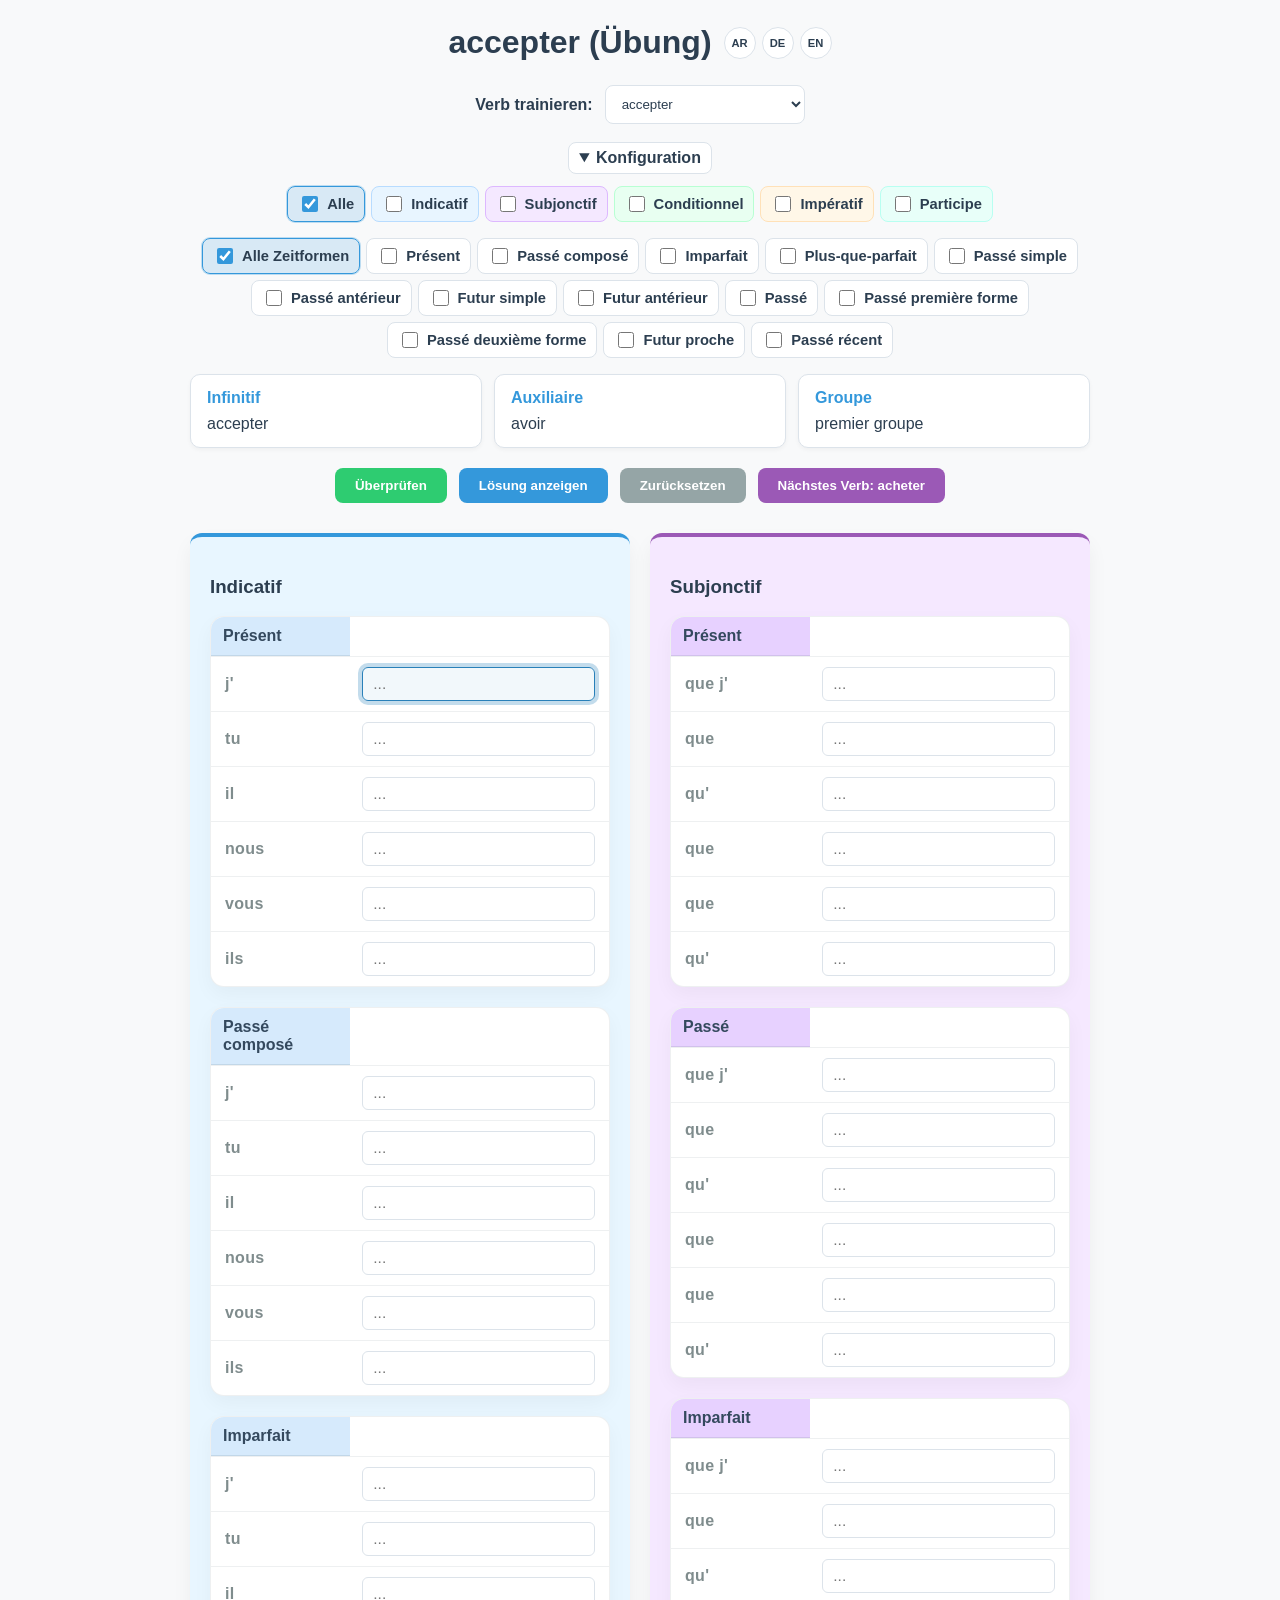
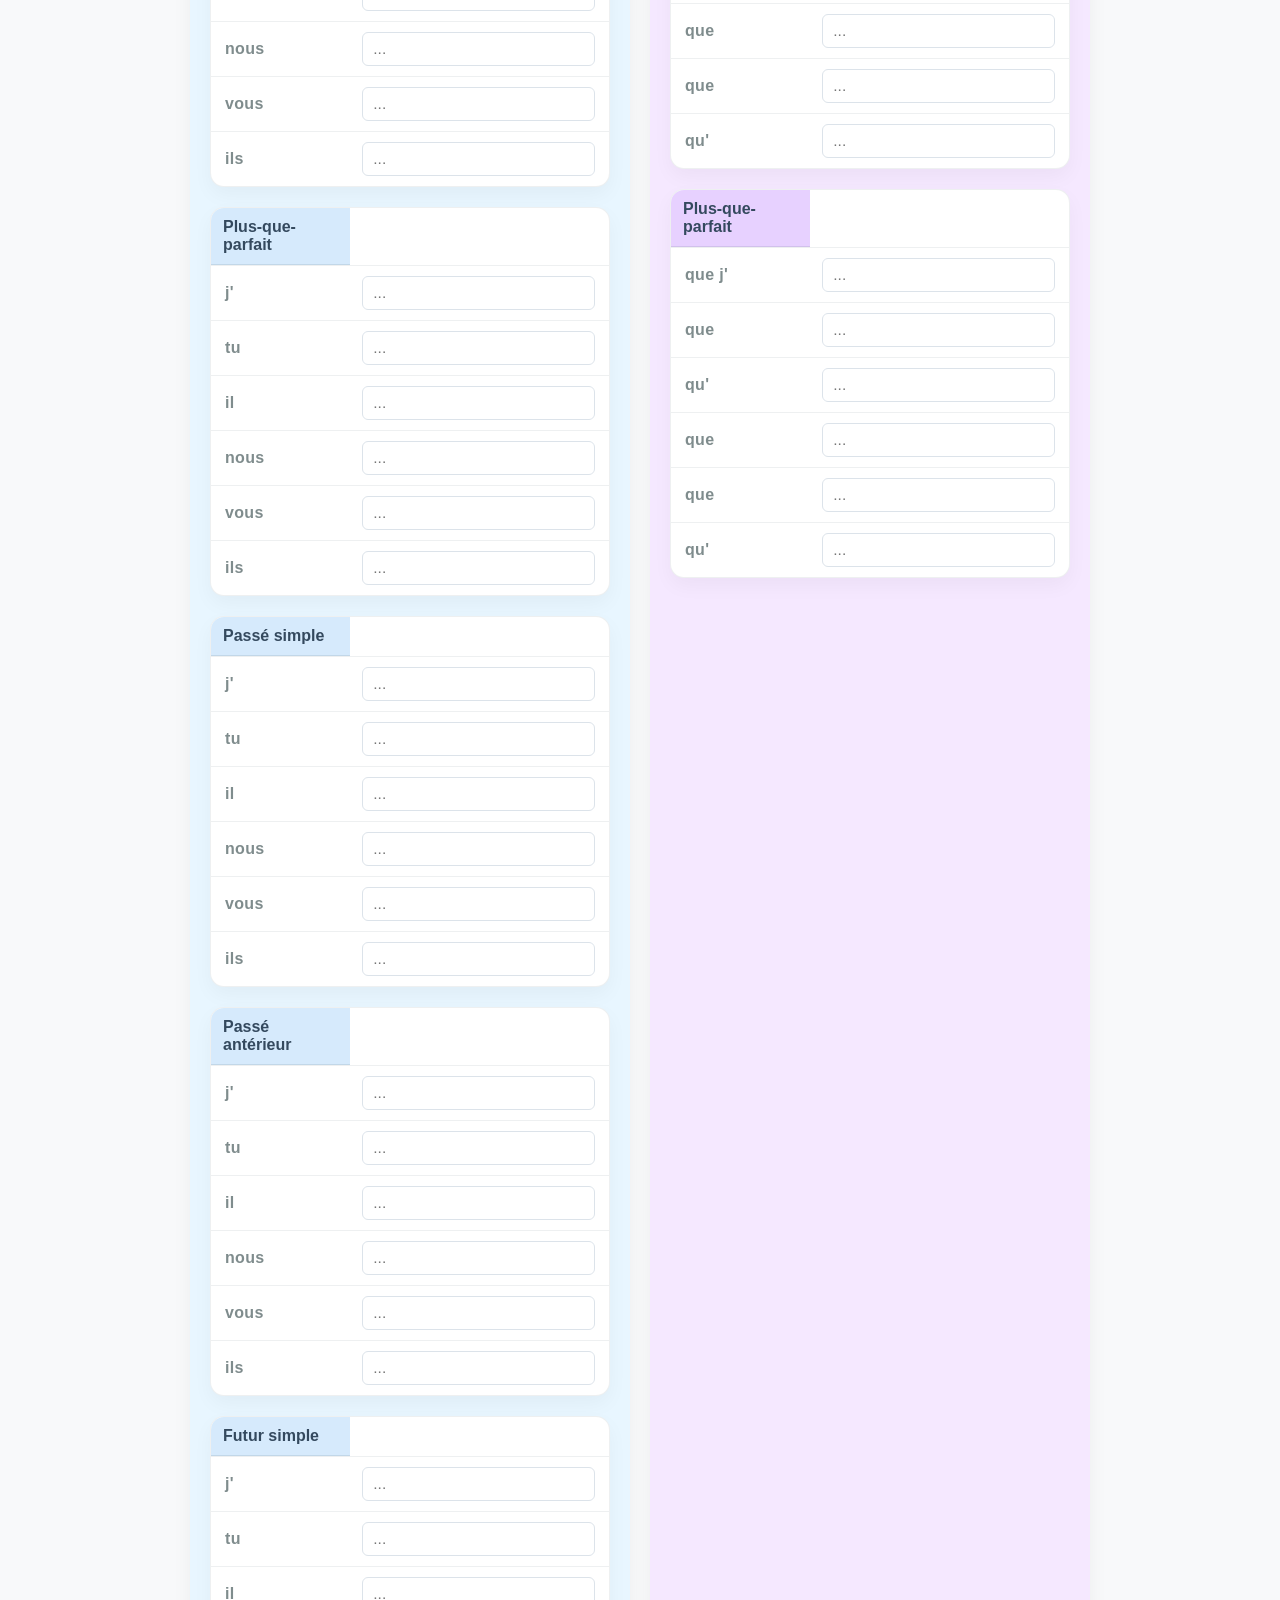
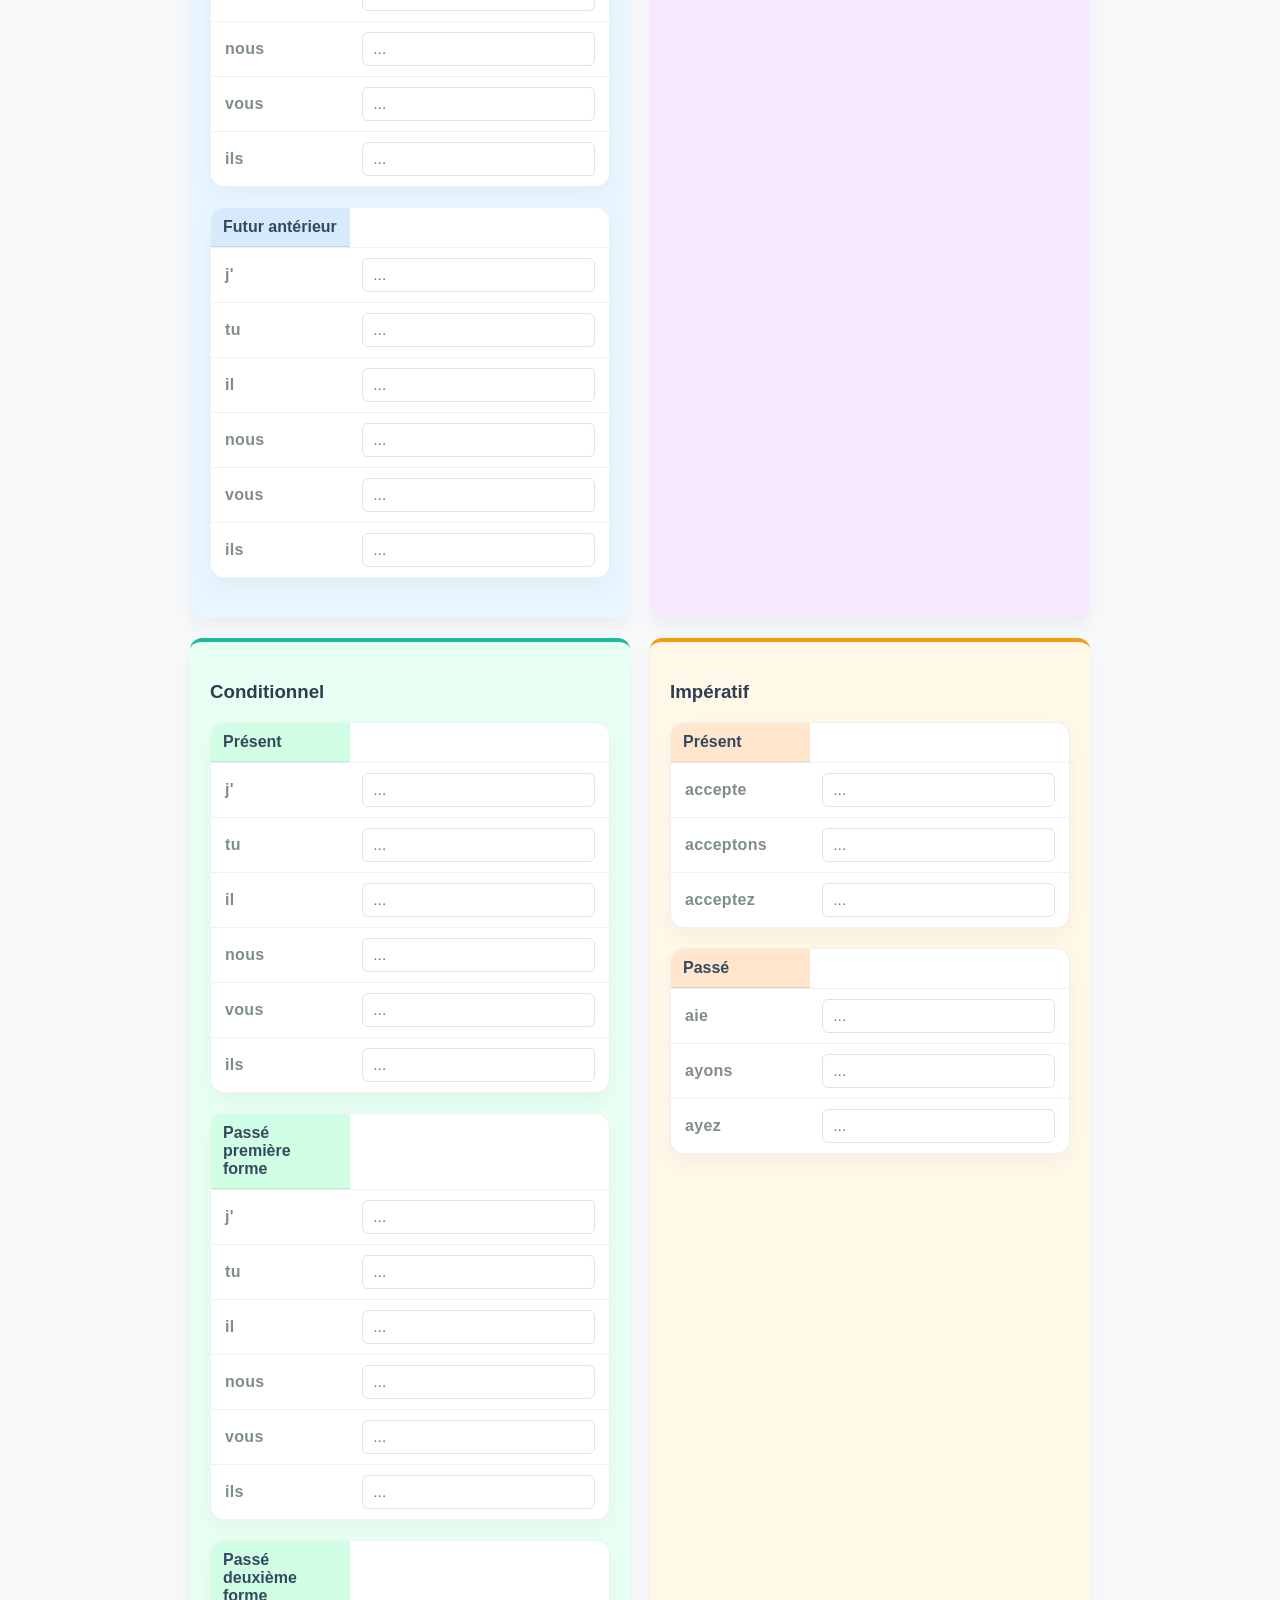
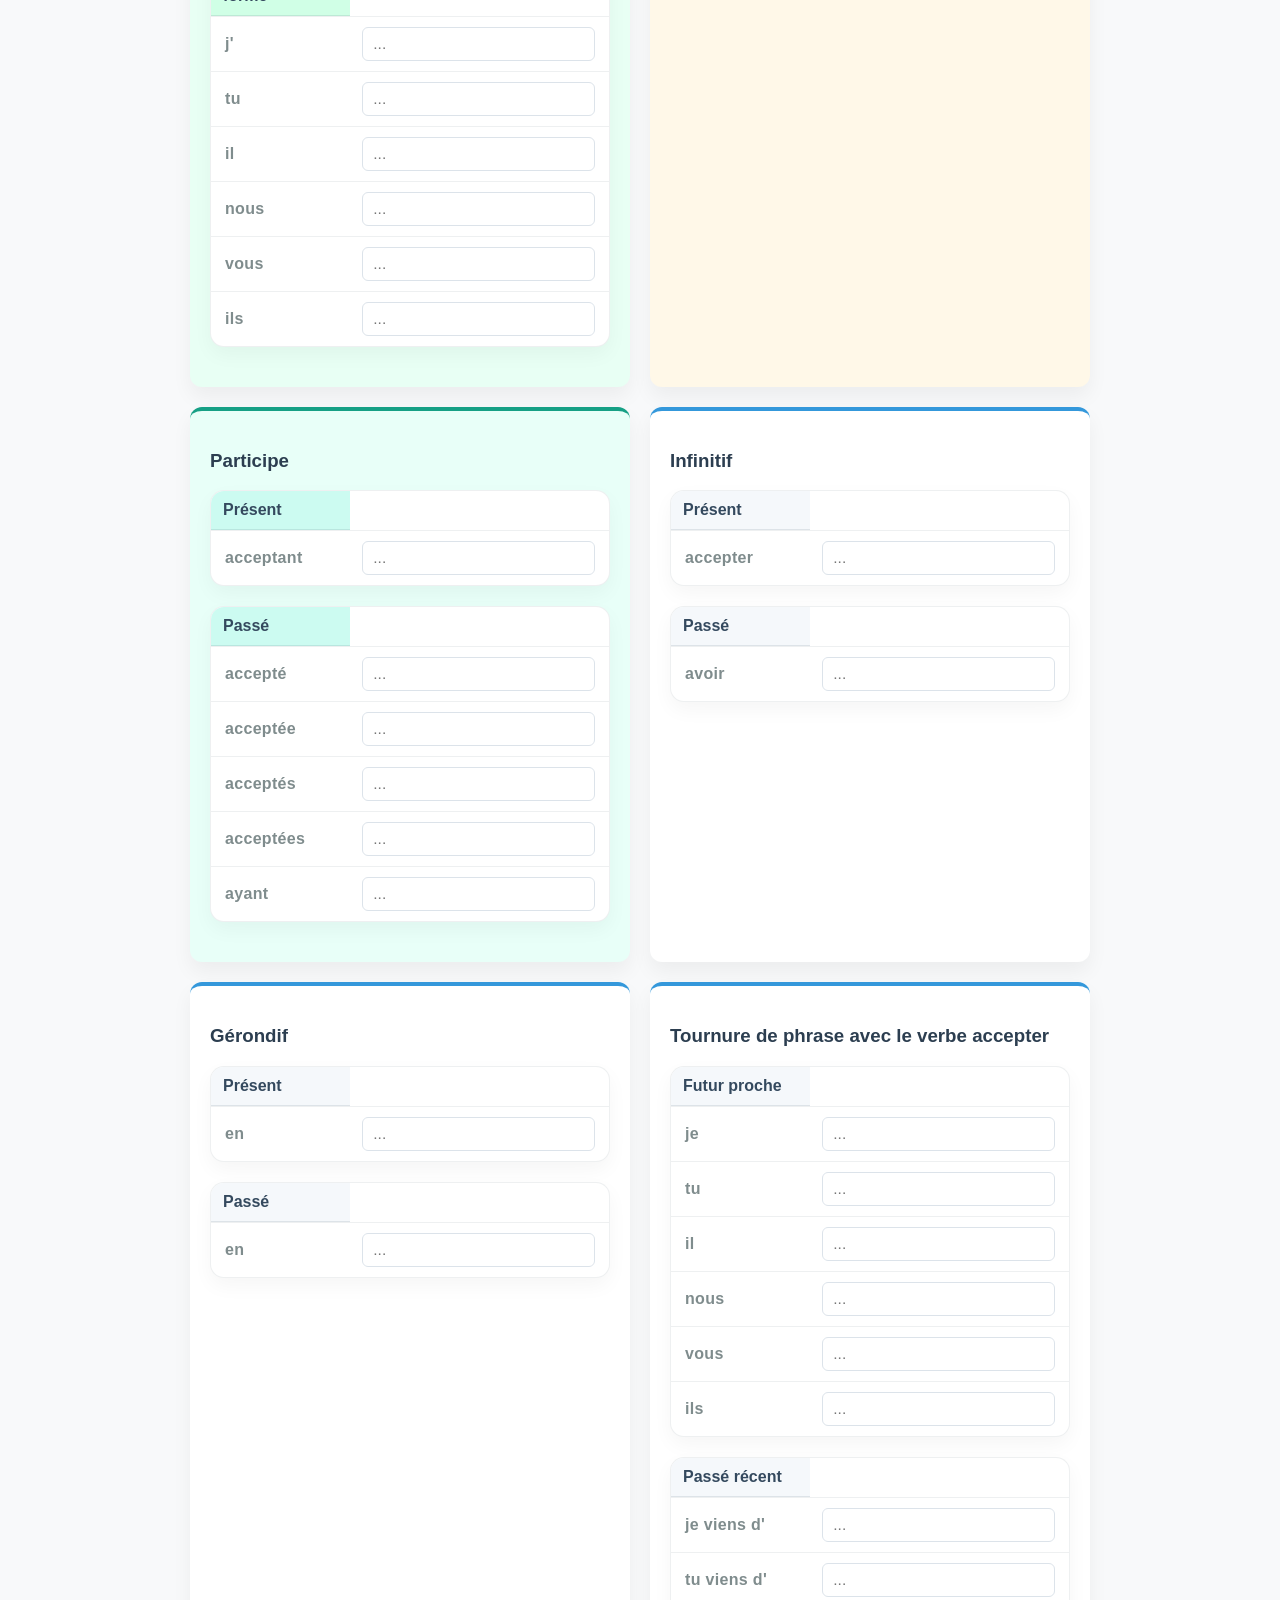
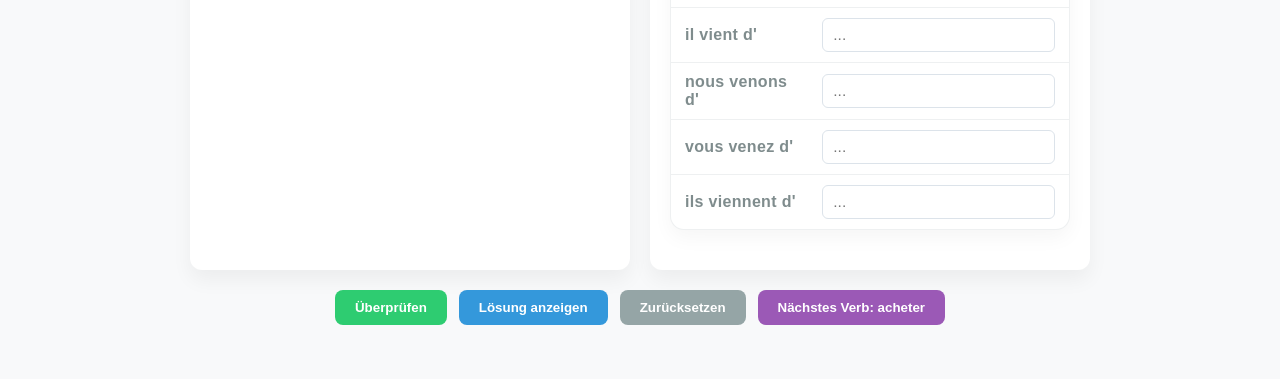
==== commit 38296f40: "Keep configuration toggle manual" ====
--- a/index.html
+++ b/index.html
@@ -4,114 +4,8 @@
     <meta charset="UTF-8" />
     <meta name="viewport" content="width=device-width, initial-scale=1.0" />
     <title>Französisch Konjugations-Trainer</title>
-    <link rel="stylesheet" href="styles.css" />
-    <style>
-      .verb-input {
-        width: 100%;
-        padding: 6px 10px;
-        border: 1px solid var(--border);
-        border-radius: 6px;
-        font-family: inherit;
-        font-size: 0.97rem;
-        box-sizing: border-box;
-        transition: all 0.2s ease;
-      }
-      .verb-input:focus {
-        outline: none;
-        border-color: var(--accent);
-        box-shadow: 0 0 0 3px rgba(52, 152, 219, 0.25);
-        background-color: rgba(52, 152, 219, 0.05);
-      }
-      .verb-input.active-focus {
-        border-color: #2980b9;
-        box-shadow: 0 0 0 4px rgba(41, 128, 185, 0.28);
-        background-color: rgba(41, 128, 185, 0.06);
-      }
-      .verb-input.correct {
-        border-color: #2ecc71;
-        background-color: rgba(46, 204, 113, 0.1);
-        color: #27ae60;
-      }
-      .verb-input.wrong {
-        border-color: #e74c3c;
-        background-color: rgba(231, 76, 60, 0.1);
-        color: #c0392b;
-      }
-      .verb-form {
-        position: relative;
-        min-width: 0;
-      }
-      .solution-hint {
-        margin-top: 6px;
-        font-size: 0.72rem;
-        color: #1e7f3e;
-        font-weight: 700;
-        line-height: 1.2;
-        background: rgba(39, 174, 96, 0.08);
-        border-left: 3px solid #27ae60;
-        padding: 4px 7px;
-        border-radius: 4px;
-        box-shadow: inset 0 0 0 1px rgba(39, 174, 96, 0.06);
-        word-break: break-word;
-      }
-      .solution-hint.wrong {
-        color: #a7261a;
-        background: rgba(231, 76, 60, 0.08);
-        border-left-color: #c0392b;
-        box-shadow: inset 0 0 0 1px rgba(192, 57, 43, 0.06);
-      }
-      .trainer-controls {
-        display: flex;
-        justify-content: center;
-        gap: 12px;
-        margin-top: 20px;
-        margin-bottom: 30px;
-      }
-      .btn {
-        padding: 10px 20px;
-        border: none;
-        border-radius: 8px;
-        font-weight: 600;
-        cursor: pointer;
-        transition:
-          background 0.2s,
-          box-shadow 0.2s,
-          transform 0.1s ease;
-      }
-      .btn:focus {
-        outline: none;
-        box-shadow: 0 0 0 3px rgba(52, 152, 219, 0.28);
-        transform: translateY(-1px);
-      }
-      .btn-check {
-        background: #2ecc71;
-        color: white;
-      }
-      .btn-check:hover {
-        background: #28b86a;
-      }
-      .btn-solve {
-        background: #3498db;
-        color: white;
-      }
-      .btn-solve:hover {
-        background: #2980b9;
-      }
-      .btn-reset {
-        background: #95a5a6;
-        color: white;
-      }
-      .btn-reset:hover {
-        background: #7f8c8d;
-      }
-      .btn-next {
-        background: #9b59b6;
-        color: white;
-      }
-      .btn-next:hover {
-        background: #8e44ad;
-      }
-    </style>
+    <link rel="icon" href="favicon.svg" type="image/svg+xml" />
+    <link rel="stylesheet" href="style/style.css" />
   </head>
   <body>
     <header>
@@ -130,31 +24,35 @@
       <select id="verb-select" aria-label="Verb auswählen"></select>
     </div>
 
-    <div class="quickstart" aria-label="Modus-Auswahl">
-      <label class="mode-label mode-alle"
-        ><input type="checkbox" data-mode="alle" checked /> Alle</label
-      >
-      <label class="mode-label mode-indicatif"
-        ><input type="checkbox" data-mode="Indicatif" /> Indicatif</label
-      >
-      <label class="mode-label mode-subjonctif"
-        ><input type="checkbox" data-mode="Subjonctif" /> Subjonctif</label
-      >
-      <label class="mode-label mode-conditionnel"
-        ><input type="checkbox" data-mode="Conditionnel" /> Conditionnel</label
-      >
-      <label class="mode-label mode-imperatif"
-        ><input type="checkbox" data-mode="Impératif" /> Impératif</label
-      >
-      <label class="mode-label mode-participe"
-        ><input type="checkbox" data-mode="Participe" /> Participe</label
-      >
-    </div>
-    <div
-      class="subbuttons"
-      id="tense-buttons"
-      aria-label="Zeitform-Auswahl"
-    ></div>
+    <details id="configuration-panel" class="configuration-panel" open>
+      <summary>Konfiguration</summary>
+      <div class="quickstart" aria-label="Modus-Auswahl">
+        <label class="mode-label mode-alle"
+          ><input type="checkbox" data-mode="alle" checked /> Alle</label
+        >
+        <label class="mode-label mode-indicatif"
+          ><input type="checkbox" data-mode="Indicatif" /> Indicatif</label
+        >
+        <label class="mode-label mode-subjonctif"
+          ><input type="checkbox" data-mode="Subjonctif" /> Subjonctif</label
+        >
+        <label class="mode-label mode-conditionnel"
+          ><input type="checkbox" data-mode="Conditionnel" />
+          Conditionnel</label
+        >
+        <label class="mode-label mode-imperatif"
+          ><input type="checkbox" data-mode="Impératif" /> Impératif</label
+        >
+        <label class="mode-label mode-participe"
+          ><input type="checkbox" data-mode="Participe" /> Participe</label
+        >
+      </div>
+      <div
+        class="subbuttons"
+        id="tense-buttons"
+        aria-label="Zeitform-Auswahl"
+      ></div>
+    </details>
 
     <div id="error-msg"></div>
 
@@ -195,8 +93,8 @@
 
     <button id="go-to-top-btn" class="go-to-top">↑ Nach oben</button>
 
-    <script src="./js/verbs.js"></script>
-    <script src="./js/translations.js"></script>
-    <script src="./js/test.js"></script>
+    <script src="./app/verbs.js"></script>
+    <script src="./data/translations.js"></script>
+    <script src="./app/test.js"></script>
   </body>
 </html>
--- a/style/style.css
+++ b/style/style.css
@@ -0,0 +1,531 @@
+:root {
+  --primary: #2c3e50;
+  --accent: #3498db;
+  --bg: #f8f9fa;
+  --card-bg: #ffffff;
+  --border: #dce3ea;
+}
+body {
+  font-family: "Segoe UI", Tahoma, Geneva, Verdana, sans-serif;
+  background-color: var(--bg);
+  color: var(--primary);
+  max-width: 900px;
+  margin: 0 auto;
+  padding: 24px;
+}
+header {
+  text-align: center;
+  margin-bottom: 24px;
+}
+.verb-heading {
+  display: inline-flex;
+  align-items: center;
+  justify-content: center;
+  gap: 12px;
+  max-width: 100%;
+}
+h1 {
+  margin: 0;
+  font-size: clamp(2rem, 2.5vw, 3rem);
+  color: var(--primary);
+}
+.translation-icons {
+  display: inline-flex;
+  gap: 6px;
+  flex-shrink: 0;
+}
+.translation-icon {
+  position: relative;
+  display: inline-flex;
+  align-items: center;
+  justify-content: center;
+  width: 32px;
+  height: 32px;
+  padding: 0;
+  border: 1px solid var(--border);
+  border-radius: 50%;
+  background: #fff;
+  color: var(--primary);
+  font-size: 0.7rem;
+  font-weight: 800;
+  cursor: help;
+}
+.translation-icon:hover,
+.translation-icon:focus {
+  border-color: var(--accent);
+  background: #e8f5ff;
+  outline: none;
+}
+.translation-icon::after {
+  content: attr(data-translation);
+  position: absolute;
+  z-index: 10;
+  top: calc(100% + 8px);
+  left: 50%;
+  min-width: max-content;
+  max-width: 220px;
+  padding: 7px 10px;
+  border-radius: 6px;
+  background: var(--primary);
+  color: #fff;
+  font-size: 0.82rem;
+  font-weight: 600;
+  line-height: 1.2;
+  opacity: 0;
+  pointer-events: none;
+  transform: translate(-50%, -4px);
+  transition:
+    opacity 0.15s ease,
+    transform 0.15s ease;
+}
+.translation-icon:hover::after,
+.translation-icon:focus::after {
+  opacity: 1;
+  transform: translate(-50%, 0);
+}
+.subtitle {
+  color: #7f8c8d;
+  margin: 8px 0 22px;
+}
+.toolbar {
+  display: flex;
+  align-items: center;
+  justify-content: center;
+  gap: 12px;
+  flex-wrap: wrap;
+  margin-bottom: 18px;
+}
+.configuration-panel {
+  margin-bottom: 16px;
+}
+.configuration-panel summary {
+  width: fit-content;
+  margin: 0 auto 12px;
+  padding: 6px 10px;
+  border: 1px solid var(--border);
+  border-radius: 8px;
+  background: #fff;
+  color: var(--primary);
+  font-weight: 600;
+  cursor: pointer;
+}
+.configuration-panel summary:hover,
+.configuration-panel summary:focus-visible {
+  border-color: var(--accent);
+  outline: none;
+}
+.quickstart,
+.subbuttons {
+  display: flex;
+  flex-wrap: wrap;
+  gap: 6px;
+  justify-content: center;
+  margin-bottom: 16px;
+}
+.quickstart label,
+.subbuttons label {
+  display: inline-flex;
+  align-items: center;
+  gap: 6px;
+  border: 1px solid var(--border);
+  background: #fff;
+  color: var(--primary);
+  padding: 6px 10px;
+  border-radius: 8px;
+  cursor: pointer;
+  transition: all 0.2s ease;
+  font-size: 0.92rem;
+}
+.mode-label.mode-alle {
+  background: #f0f4ff;
+  border-color: #d6e3ff;
+}
+.mode-label.mode-indicatif {
+  background: #e8f5ff;
+  border-color: #b8dcff;
+}
+.mode-label.mode-subjonctif {
+  background: #f4e8ff;
+  border-color: #ddb8ff;
+}
+.mode-label.mode-conditionnel {
+  background: #e8fff1;
+  border-color: #b8ffd3;
+}
+.mode-label.mode-imperatif {
+  background: #fff7e8;
+  border-color: #ffe1b8;
+}
+.mode-label.mode-participe {
+  background: #e8fff9;
+  border-color: #b8fff1;
+}
+.subbuttons label[data-tense="alle"] {
+  background: #f0f4ff;
+  border-color: #d6e3ff;
+}
+.subbuttons label[data-tense="Indicatif"] {
+  background: #e8f5ff;
+  border-color: #b8dcff;
+}
+.subbuttons label[data-tense="Subjonctif"] {
+  background: #f4e8ff;
+  border-color: #ddb8ff;
+}
+.subbuttons label[data-tense="Conditionnel"] {
+  background: #e8fff1;
+  border-color: #b8ffd3;
+}
+.subbuttons label[data-tense="Impératif"] {
+  background: #fff7e8;
+  border-color: #ffe1b8;
+}
+.subbuttons label[data-tense="Participe"] {
+  background: #e8fff9;
+  border-color: #b8fff1;
+}
+.quickstart input[type="checkbox"],
+.subbuttons input[type="checkbox"] {
+  width: 16px;
+  height: 16px;
+  accent-color: var(--accent);
+}
+.quickstart label:hover,
+.subbuttons label:hover {
+  border-color: var(--accent);
+  background: rgba(52, 152, 219, 0.08);
+}
+.quickstart label:has(input[type="checkbox"]:checked),
+.subbuttons label:has(input[type="checkbox"]:checked) {
+  background: rgba(52, 152, 219, 0.16);
+  border-color: #3498db;
+  color: #2c3e50;
+  box-shadow: 0 0 0 1px rgba(52, 152, 219, 0.3);
+}
+.quickstart input[type="checkbox"]:checked + span,
+.subbuttons input[type="checkbox"]:checked + span {
+  color: var(--accent);
+  font-weight: 700;
+}
+label {
+  font-weight: 600;
+  color: var(--primary);
+}
+select {
+  min-width: 200px;
+  padding: 10px 12px;
+  border-radius: 8px;
+  border: 1px solid var(--border);
+  background: #fff;
+  color: var(--primary);
+}
+.info-row {
+  display: grid;
+  grid-template-columns: repeat(auto-fit, minmax(160px, 1fr));
+  gap: 12px;
+  margin-bottom: 18px;
+}
+.info-card {
+  background: var(--card-bg);
+  border: 1px solid var(--border);
+  padding: 14px 16px;
+  border-radius: 10px;
+  box-shadow: 0 2px 4px rgba(0, 0, 0, 0.04);
+}
+.info-card strong {
+  display: block;
+  margin-bottom: 8px;
+  color: var(--accent);
+}
+.grid {
+  display: grid;
+  grid-template-columns: repeat(auto-fit, minmax(320px, 1fr));
+  gap: 20px;
+}
+.card {
+  overflow: hidden;
+  background: var(--card-bg);
+  padding: 20px;
+  border-radius: 12px;
+  box-shadow: 0 10px 20px rgba(0, 0, 0, 0.05);
+  border-top: 4px solid var(--accent);
+}
+.go-to-top {
+  position: fixed;
+  bottom: 28px;
+  right: 24px;
+  width: 54px;
+  height: 54px;
+  padding: 0;
+  border: none;
+  border-radius: 50%;
+  background: #2e86de;
+  color: white;
+  font-size: 22px;
+  font-weight: bold;
+  cursor: pointer;
+  box-shadow: 0 8px 18px rgba(46, 134, 222, 0.35);
+  transition:
+    opacity 0.25s ease,
+    transform 0.25s ease,
+    box-shadow 0.25s ease;
+  z-index: 99;
+  opacity: 0;
+  pointer-events: none;
+  display: flex;
+  align-items: center;
+  justify-content: center;
+}
+.go-to-top:hover,
+.go-to-top:focus {
+  background: #256fc3;
+  transform: translateY(-2px);
+  box-shadow: 0 10px 22px rgba(37, 111, 195, 0.45);
+  outline: none;
+}
+.go-to-top.show {
+  opacity: 1;
+  pointer-events: auto;
+}
+table {
+  width: 100%;
+  border-collapse: collapse;
+}
+.card table {
+  width: 100%;
+  margin-bottom: 20px;
+  border-collapse: separate;
+  border-spacing: 0;
+  overflow: hidden;
+  border: 1px solid rgba(44, 62, 80, 0.08);
+  border-radius: 14px;
+  background: #ffffff;
+  box-shadow: 0 8px 20px rgba(0, 0, 0, 0.04);
+}
+.card table tr:hover {
+  background: rgba(52, 152, 219, 0.05);
+}
+.card table tr + tr td {
+  border-top: 1px solid rgba(44, 62, 80, 0.08);
+}
+.card table td {
+  padding: 10px 12px;
+  white-space: normal;
+}
+
+.card table .pronoun {
+  letter-spacing: 0.02em;
+}
+
+.card table .verb-form input {
+  min-height: 34px;
+}
+
+.card table tr {
+  transition: background 0.15s ease;
+}
+.tense-heading td {
+  display: flex;
+  align-items: center;
+  justify-content: space-between;
+  gap: 10px;
+  padding: 14px 16px;
+  font-weight: 700;
+  color: #34495e;
+  background: #f5f8fb;
+  border-bottom: 1px solid rgba(52, 73, 94, 0.12);
+}
+.tense-heading td .tts-controls {
+  display: inline-flex;
+  gap: 8px;
+}
+.tense-heading td .tts-button {
+  flex-shrink: 0;
+  width: 32px;
+  height: 32px;
+  border-radius: 999px;
+  border: none;
+  color: #fff;
+  display: inline-flex;
+  align-items: center;
+  justify-content: center;
+  cursor: pointer;
+  transition:
+    transform 0.2s ease,
+    background 0.2s ease;
+  font-size: 0.95rem;
+}
+.tense-heading td .play-button {
+  background: #2ecc71;
+}
+.tense-heading td .pause-button {
+  background: #f1c40f;
+}
+.tense-heading td .stop-button {
+  background: #e74c3c;
+}
+
+.card[data-mode="Indicatif"] {
+  background: #e8f6ff;
+  border-top-color: #3498db;
+}
+.card[data-mode="Subjonctif"] {
+  background: #f5e8ff;
+  border-top-color: #9b59b6;
+}
+.card[data-mode="Conditionnel"] {
+  background: #e8fff4;
+  border-top-color: #1abc9c;
+}
+.card[data-mode="Impératif"] {
+  background: #fff8e8;
+  border-top-color: #f39c12;
+}
+.card[data-mode="Participe"] {
+  background: #e8fff8;
+  border-top-color: #16a085;
+}
+
+.card[data-mode="Indicatif"] .tense-heading td {
+  background: #d6eafc;
+}
+.card[data-mode="Subjonctif"] .tense-heading td {
+  background: #e7d1ff;
+}
+.card[data-mode="Conditionnel"] .tense-heading td {
+  background: #d0ffe6;
+}
+.card[data-mode="Impératif"] .tense-heading td {
+  background: #ffe6cc;
+}
+.card[data-mode="Participe"] .tense-heading td {
+  background: #ccfbf1;
+}
+
+@media (max-width: 800px) {
+  body {
+    padding: 16px;
+  }
+  .verb-heading {
+    flex-wrap: wrap;
+  }
+  .toolbar {
+    flex-direction: column;
+    align-items: stretch;
+  }
+  select {
+    width: 100%;
+  }
+  .quickstart,
+  .subbuttons {
+    justify-content: flex-start;
+  }
+  .info-row {
+    grid-template-columns: 1fr;
+  }
+}
+.verb-input {
+  width: 100%;
+  padding: 6px 10px;
+  border: 1px solid var(--border);
+  border-radius: 6px;
+  font-family: inherit;
+  font-size: 0.97rem;
+  box-sizing: border-box;
+  transition: all 0.2s ease;
+}
+.verb-input:focus {
+  outline: none;
+  border-color: var(--accent);
+  box-shadow: 0 0 0 3px rgba(52, 152, 219, 0.25);
+  background-color: rgba(52, 152, 219, 0.05);
+}
+.verb-input.active-focus {
+  border-color: #2980b9;
+  box-shadow: 0 0 0 4px rgba(41, 128, 185, 0.28);
+  background-color: rgba(41, 128, 185, 0.06);
+}
+.verb-input.correct {
+  border-color: #2ecc71;
+  background-color: rgba(46, 204, 113, 0.1);
+  color: #27ae60;
+}
+.verb-input.wrong {
+  border-color: #e74c3c;
+  background-color: rgba(231, 76, 60, 0.1);
+  color: #c0392b;
+}
+.verb-form {
+  position: relative;
+  min-width: 0;
+}
+.solution-hint {
+  margin-top: 6px;
+  font-size: 0.72rem;
+  color: #1e7f3e;
+  font-weight: 700;
+  line-height: 1.2;
+  background: rgba(39, 174, 96, 0.08);
+  border-left: 3px solid #27ae60;
+  padding: 4px 7px;
+  border-radius: 4px;
+  box-shadow: inset 0 0 0 1px rgba(39, 174, 96, 0.06);
+  word-break: break-word;
+}
+.solution-hint.wrong {
+  color: #a7261a;
+  background: rgba(231, 76, 60, 0.08);
+  border-left-color: #c0392b;
+  box-shadow: inset 0 0 0 1px rgba(192, 57, 43, 0.06);
+}
+.trainer-controls {
+  display: flex;
+  justify-content: center;
+  gap: 12px;
+  margin-top: 20px;
+  margin-bottom: 30px;
+}
+.btn {
+  padding: 10px 20px;
+  border: none;
+  border-radius: 8px;
+  font-weight: 600;
+  cursor: pointer;
+  transition:
+    background 0.2s,
+    box-shadow 0.2s,
+    transform 0.1s ease;
+}
+.btn:focus {
+  outline: none;
+  box-shadow: 0 0 0 3px rgba(52, 152, 219, 0.28);
+  transform: translateY(-1px);
+}
+.btn-check {
+  background: #2ecc71;
+  color: white;
+}
+.btn-check:hover {
+  background: #28b86a;
+}
+.btn-solve {
+  background: #3498db;
+  color: white;
+}
+.btn-solve:hover {
+  background: #2980b9;
+}
+.btn-reset {
+  background: #95a5a6;
+  color: white;
+}
+.btn-reset:hover {
+  background: #7f8c8d;
+}
+.btn-next {
+  background: #9b59b6;
+  color: white;
+}
+.btn-next:hover {
+  background: #8e44ad;
+}
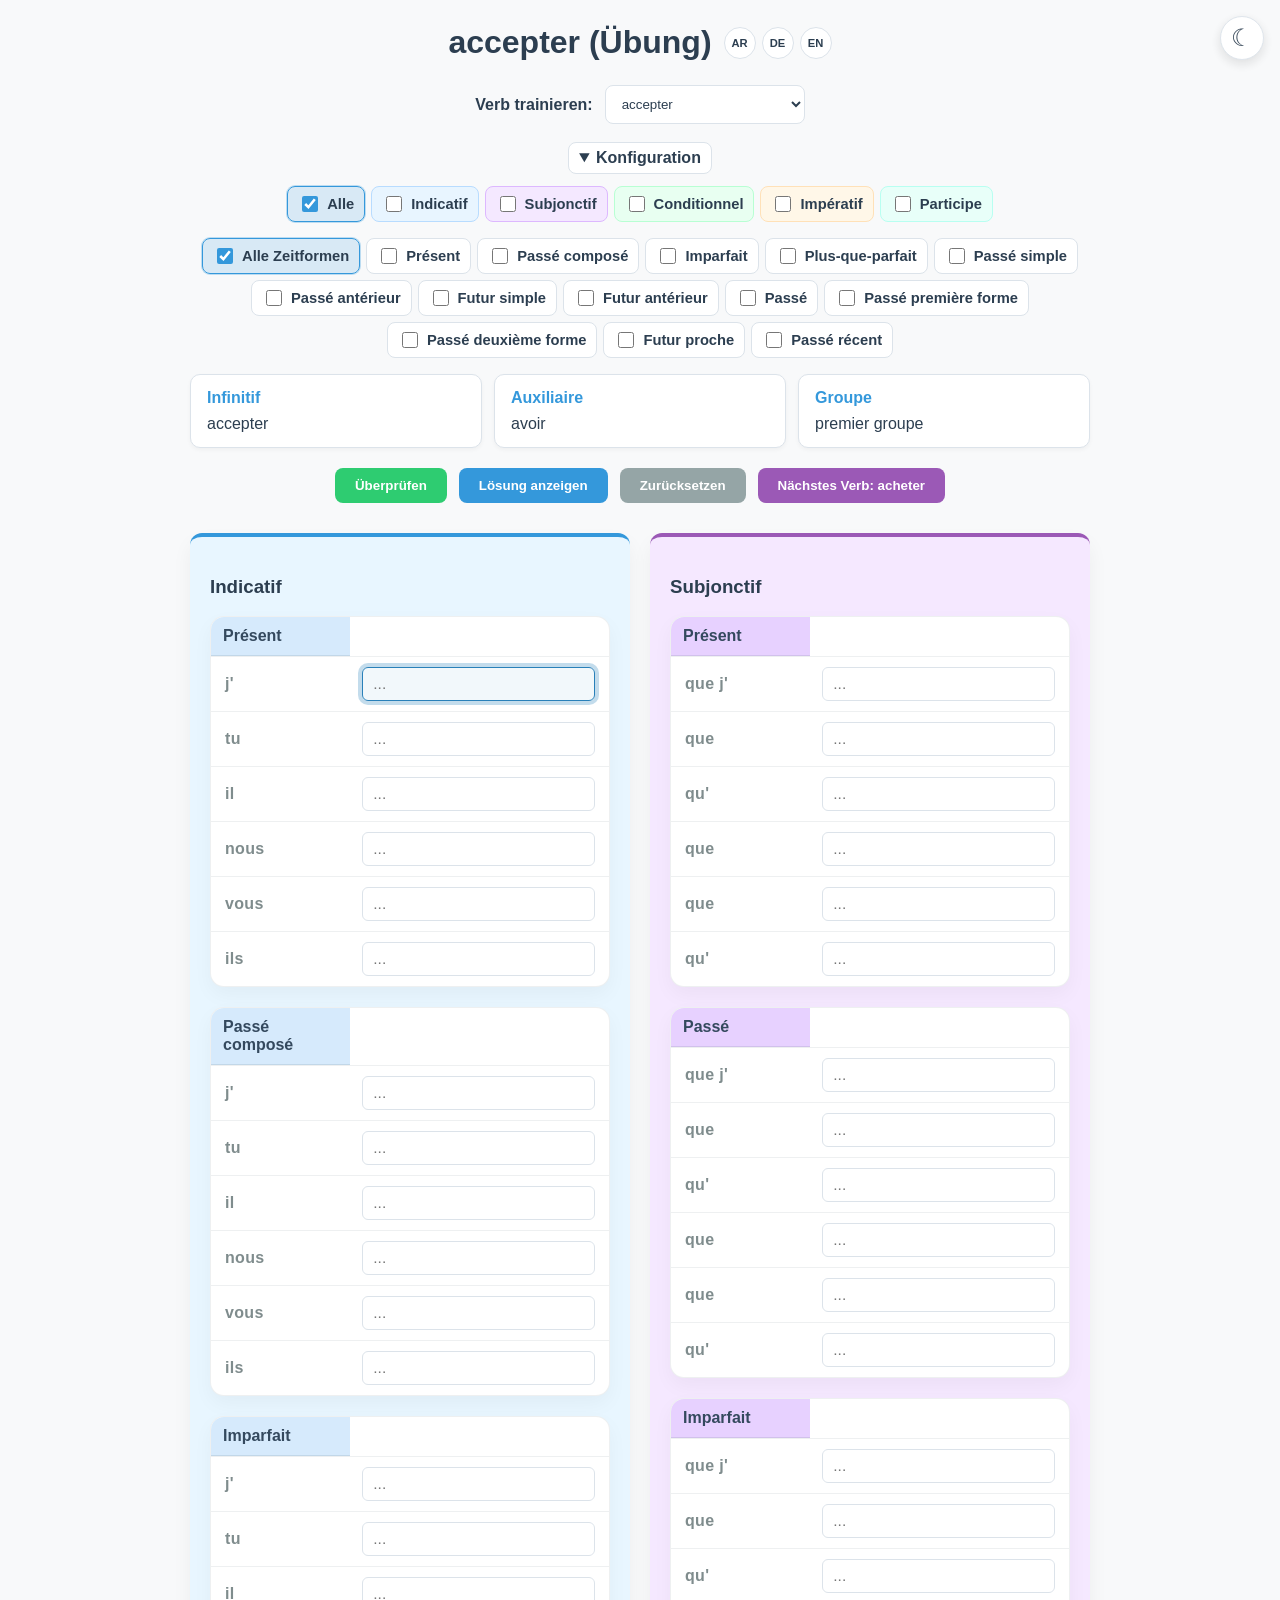
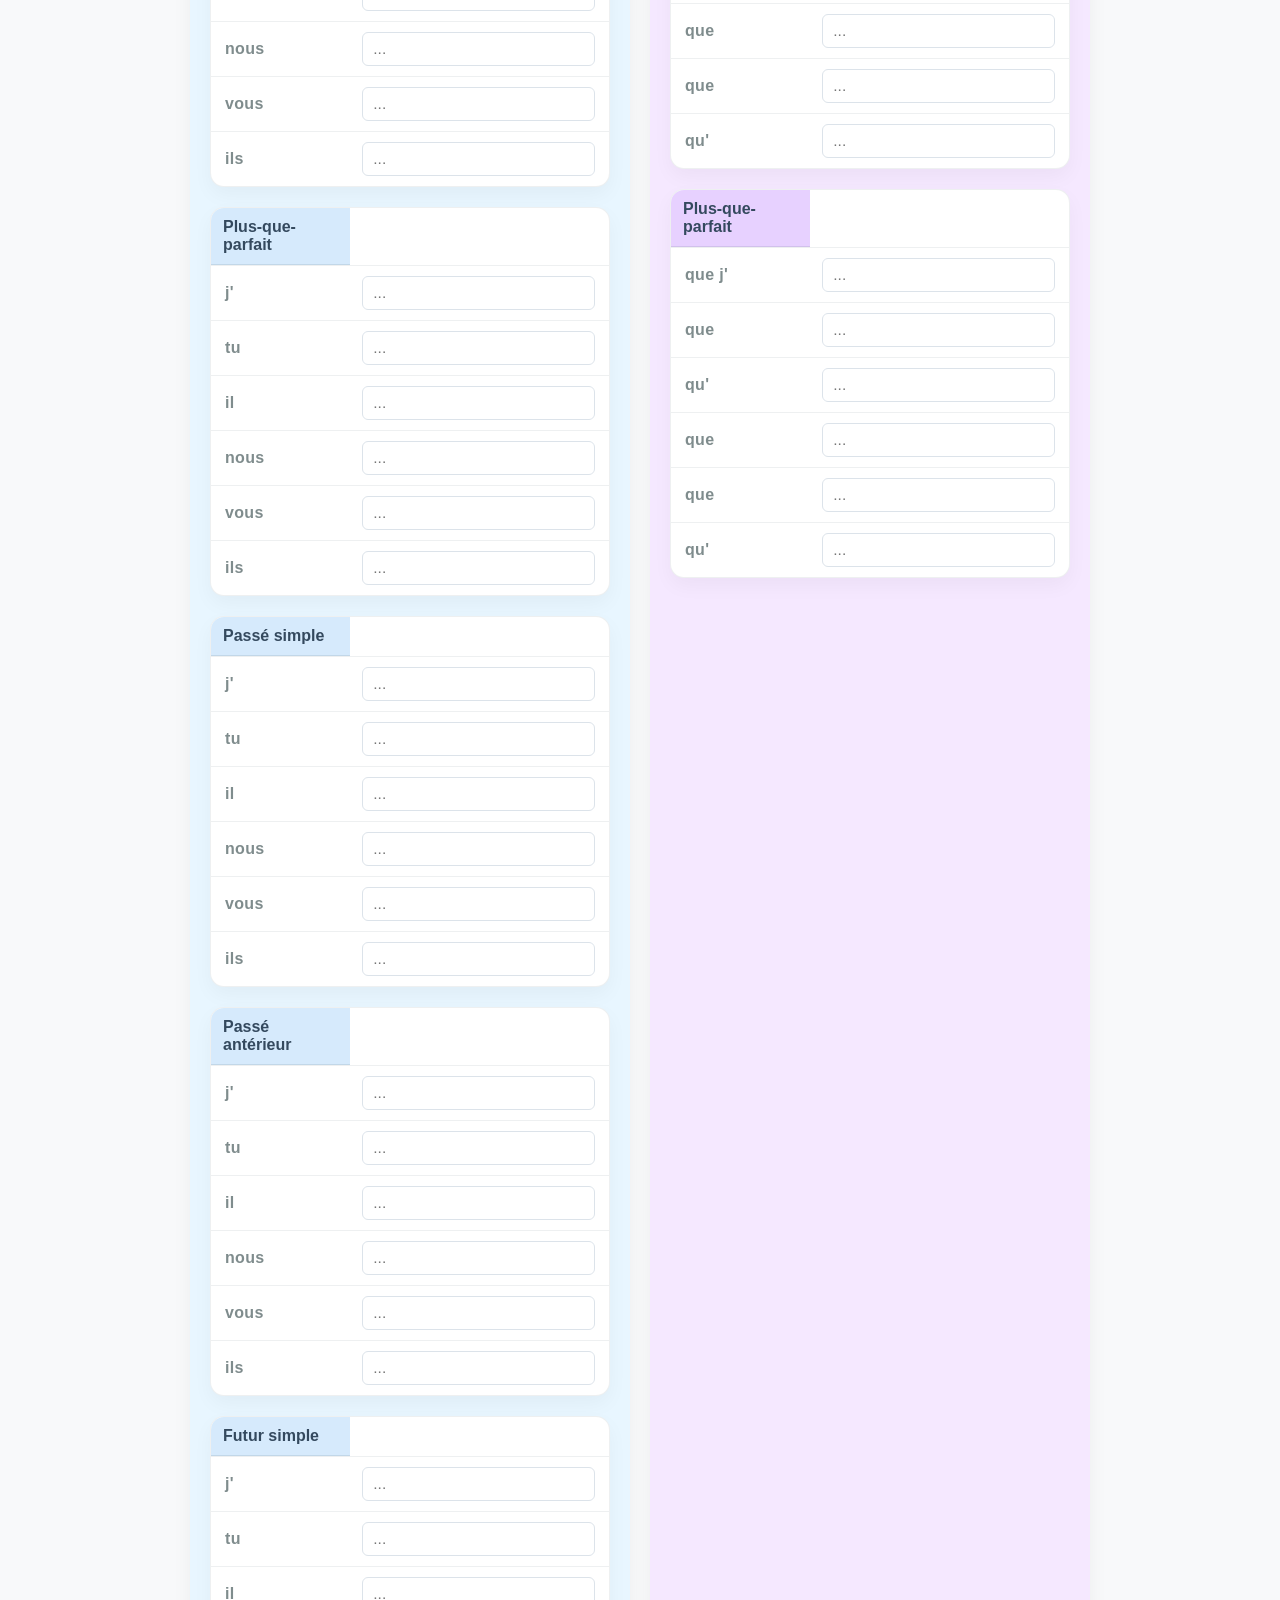
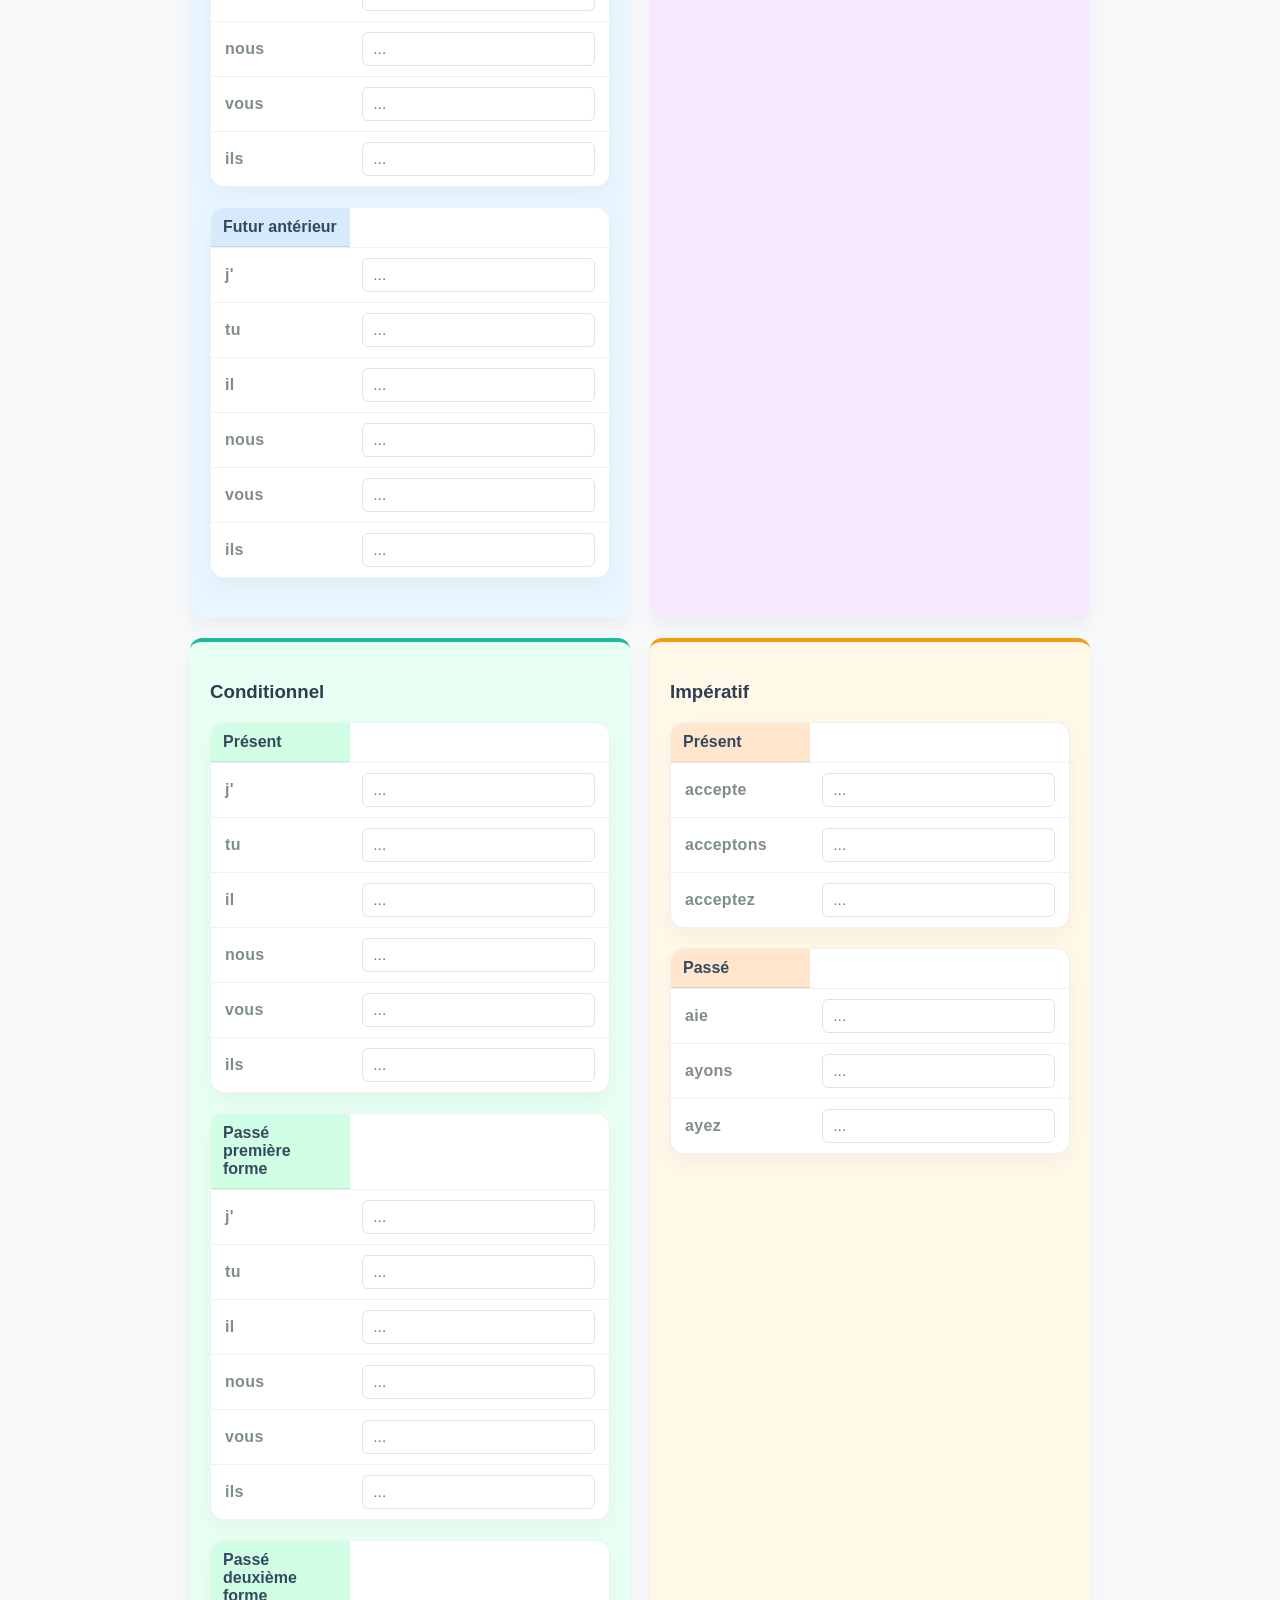
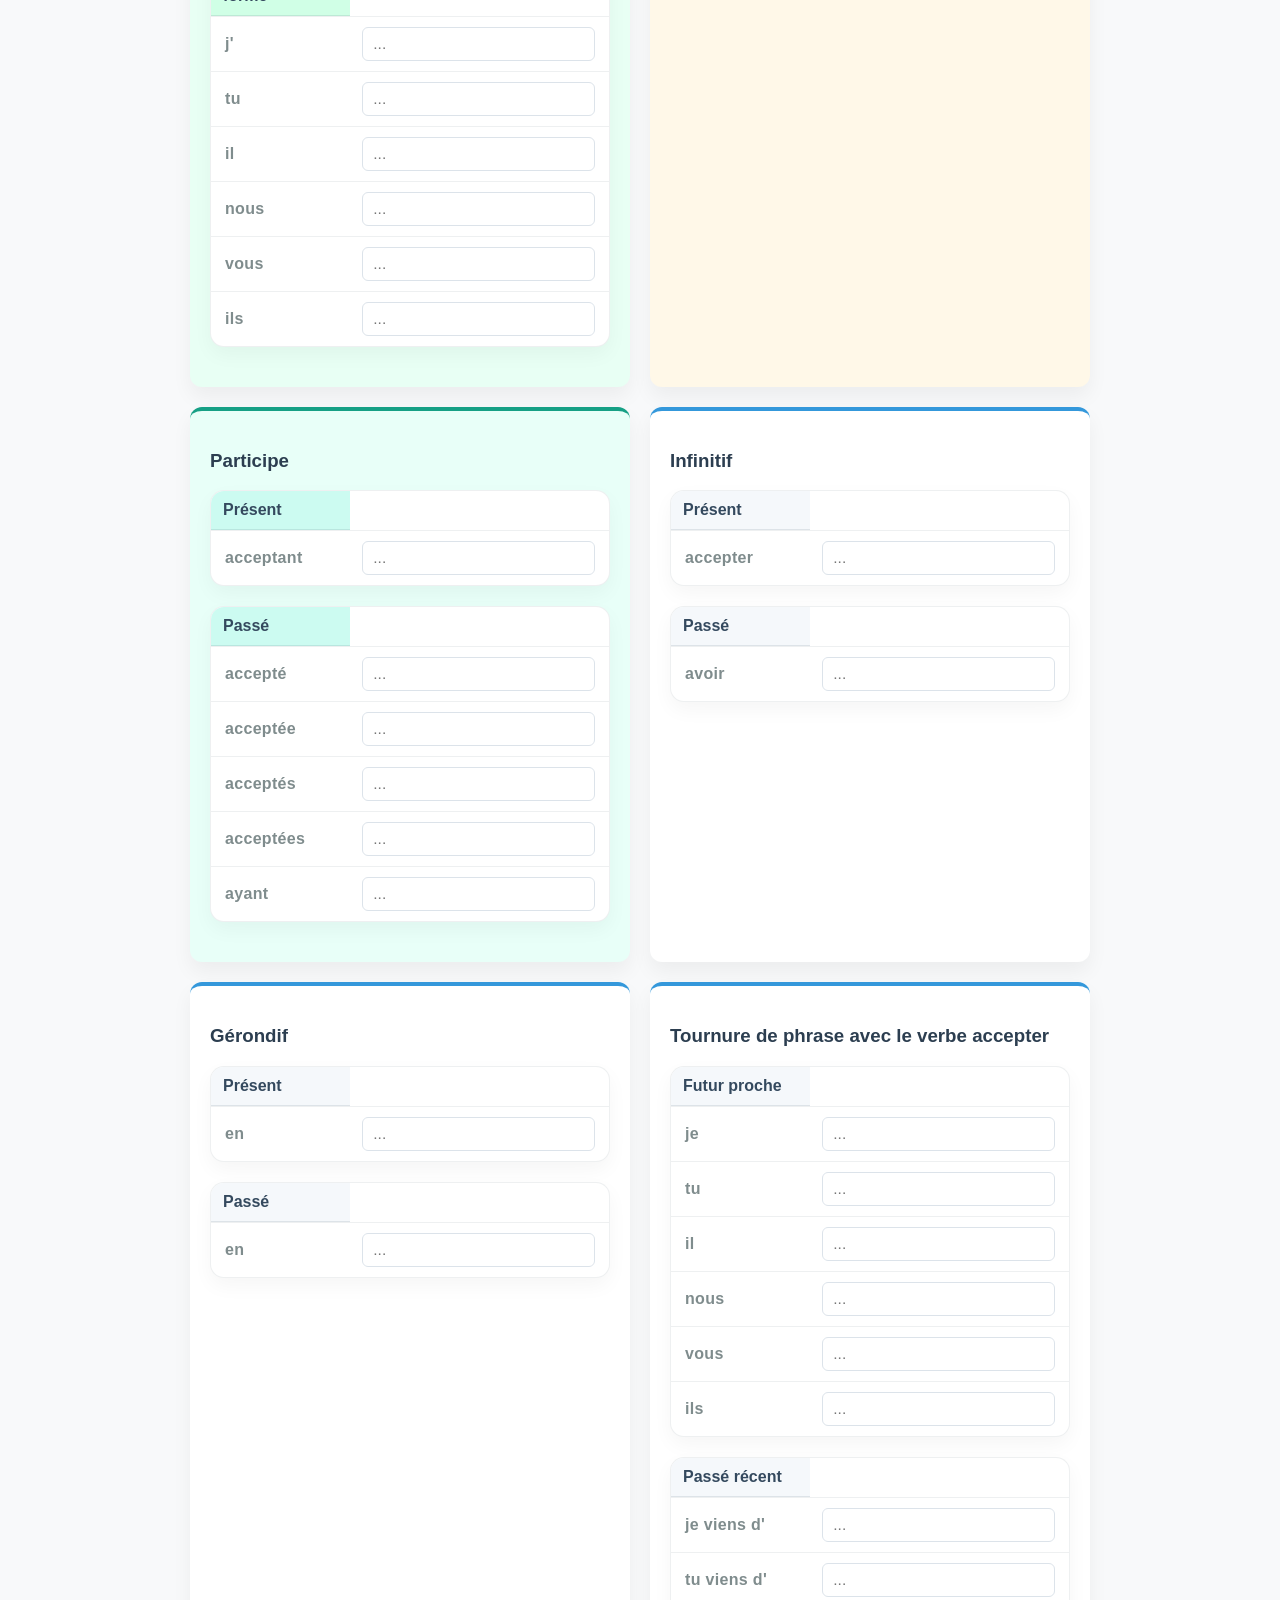
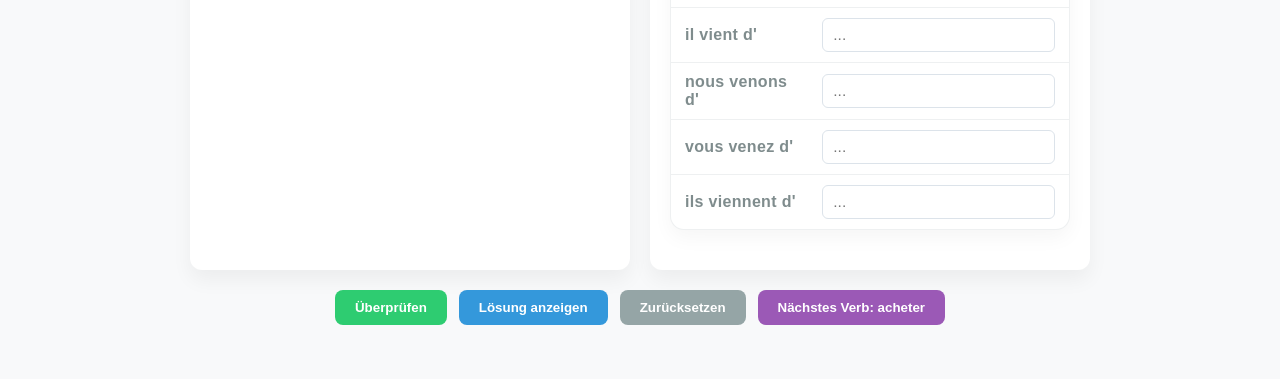
==== commit cf80653b: "Improve dark mode contrast" ====
--- a/index.html
+++ b/index.html
@@ -23,6 +23,8 @@
       <label for="verb-select">Verb trainieren:</label>
       <select id="verb-select" aria-label="Verb auswählen"></select>
     </div>
+
+    <button id="theme-toggle" class="theme-toggle" type="button"></button>
 
     <details id="configuration-panel" class="configuration-panel" open>
       <summary>Konfiguration</summary>
--- a/style/style.css
+++ b/style/style.css
@@ -1,9 +1,17 @@
 :root {
+  color-scheme: light;
   --primary: #2c3e50;
   --accent: #3498db;
   --bg: #f8f9fa;
   --card-bg: #ffffff;
   --border: #dce3ea;
+}
+.dark-mode {
+  color-scheme: dark;
+  --primary: #e8edf2;
+  --bg: #18212b;
+  --card-bg: #202c38;
+  --border: #3a4a59;
 }
 body {
   font-family: "Segoe UI", Tahoma, Geneva, Verdana, sans-serif;
@@ -94,6 +102,51 @@
   gap: 12px;
   flex-wrap: wrap;
   margin-bottom: 18px;
+}
+.theme-toggle {
+  position: fixed;
+  top: 16px;
+  right: 16px;
+  z-index: 100;
+  display: inline-flex;
+  align-items: center;
+  justify-content: center;
+  width: 44px;
+  height: 44px;
+  padding: 0;
+  border: 1px solid var(--border);
+  border-radius: 50%;
+  background: #fff;
+  color: var(--primary);
+  font-size: 1.5rem;
+  line-height: 1;
+  cursor: pointer;
+  box-shadow: 0 4px 12px rgba(0, 0, 0, 0.12);
+  opacity: 0.92;
+  transition:
+    opacity 0.2s ease,
+    background 0.2s ease,
+    color 0.2s ease;
+}
+.theme-toggle.is-scrolling {
+  opacity: 0.55;
+}
+.theme-toggle:hover,
+.theme-toggle:focus-visible {
+  border-color: var(--accent);
+  opacity: 1;
+  outline: none;
+}
+.theme-toggle input {
+  display: none;
+}
+.dark-mode .theme-toggle {
+  background: #24313d;
+  color: #e8edf2;
+}
+.theme-toggle {
+  gap: 6px;
+  white-space: nowrap;
 }
 .configuration-panel {
   margin-bottom: 16px;
@@ -423,6 +476,93 @@
   .info-row {
     grid-template-columns: 1fr;
   }
+  .theme-toggle {
+    top: 12px;
+    right: 12px;
+  }
+}
+
+.dark-mode .translation-icon,
+.dark-mode .configuration-panel summary,
+.dark-mode .quickstart label,
+.dark-mode .subbuttons label,
+.dark-mode select {
+  background: #24313d;
+  color: #e8edf2;
+}
+.dark-mode .info-card,
+.dark-mode .card {
+  background: var(--card-bg);
+  border-color: var(--border);
+}
+.dark-mode .card table {
+  background: #202c38;
+  border-color: #3a4a59;
+}
+.dark-mode .card table tr + tr td {
+  border-top-color: #3a4a59;
+}
+.dark-mode .tense-heading td {
+  color: #e8edf2;
+  background: #2a3947;
+  border-bottom-color: #3a4a59;
+}
+.dark-mode .card[data-mode="Indicatif"] {
+  background: #1c3445;
+}
+.dark-mode .card[data-mode="Subjonctif"] {
+  background: #342541;
+}
+.dark-mode .card[data-mode="Conditionnel"] {
+  background: #1c3b35;
+}
+.dark-mode .card[data-mode="Impératif"] {
+  background: #403323;
+}
+.dark-mode .card[data-mode="Participe"] {
+  background: #1c3b39;
+}
+.dark-mode input[type="text"],
+.dark-mode .verb-input {
+  background: #16202a;
+  color: #e8edf2;
+}
+.dark-mode .quickstart label:has(input[type="checkbox"]:checked),
+.dark-mode .subbuttons label:has(input[type="checkbox"]:checked) {
+  background: #31516b;
+  border-color: #78b9e8;
+  color: #ffffff;
+}
+.dark-mode .card[data-mode="Indicatif"] .tense-heading td {
+  background: #254b67;
+}
+.dark-mode .card[data-mode="Subjonctif"] .tense-heading td {
+  background: #4a3560;
+}
+.dark-mode .card[data-mode="Conditionnel"] .tense-heading td {
+  background: #28574e;
+}
+.dark-mode .card[data-mode="Impératif"] .tense-heading td {
+  background: #604c30;
+}
+.dark-mode .card[data-mode="Participe"] .tense-heading td {
+  background: #285950;
+}
+.dark-mode .subtitle {
+  color: #b8c5d1;
+}
+.dark-mode .solution-hint {
+  color: #8ee3a8;
+  background: rgba(46, 204, 113, 0.14);
+  border-left-color: #63d887;
+}
+.dark-mode .solution-hint.wrong {
+  color: #ff9d93;
+  background: rgba(231, 76, 60, 0.16);
+  border-left-color: #ff766b;
+}
+.dark-mode .card table tr:hover {
+  background: rgba(120, 185, 232, 0.12);
 }
 .verb-input {
   width: 100%;
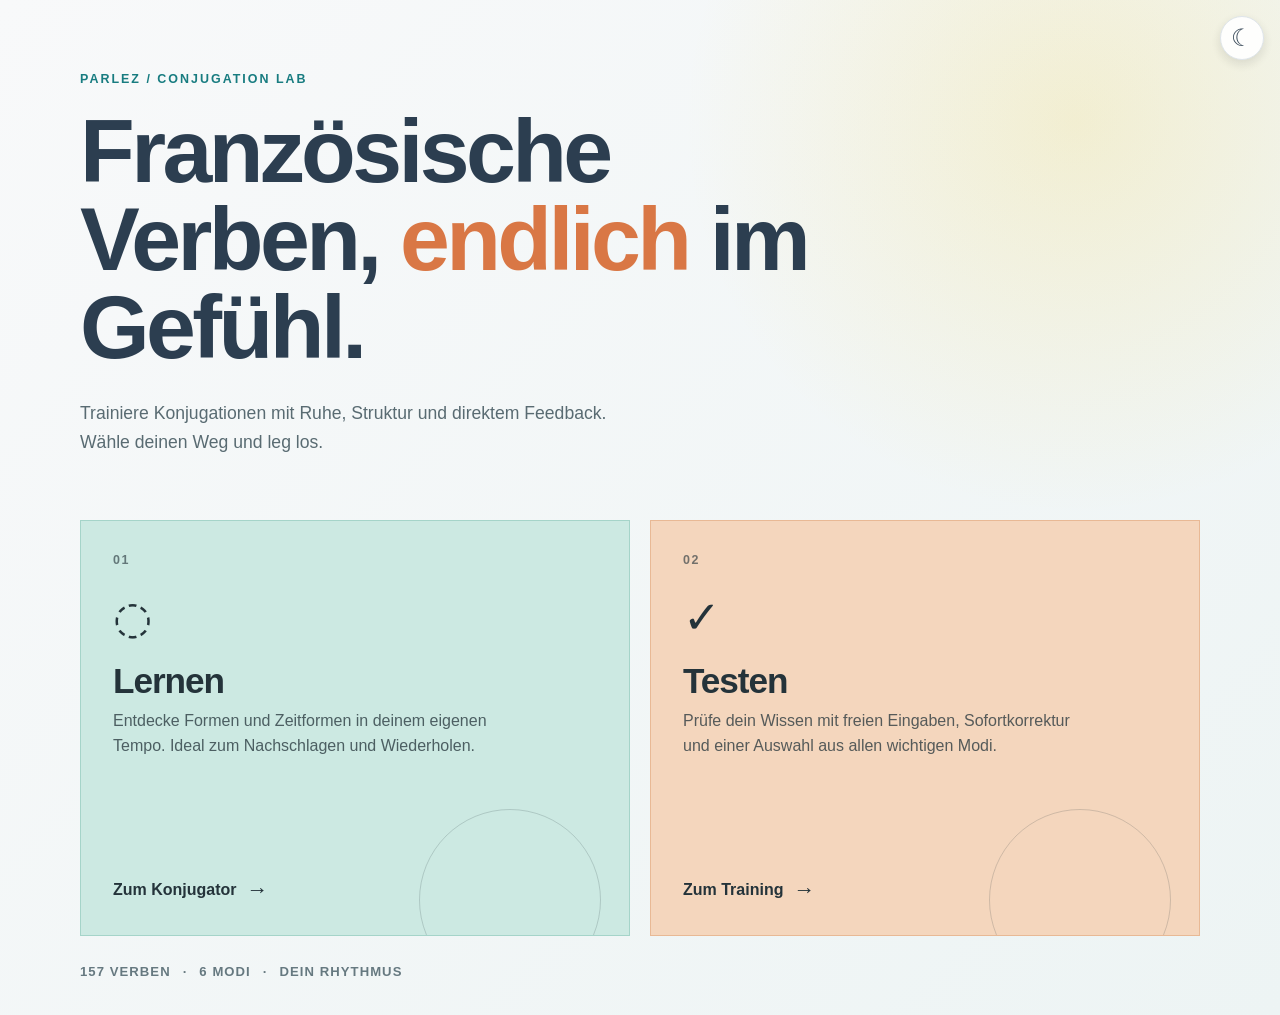
==== commit 4023273c: "Add landing page and fixed navigation" ====
--- a/index.html
+++ b/index.html
@@ -3,100 +3,90 @@
   <head>
     <meta charset="UTF-8" />
     <meta name="viewport" content="width=device-width, initial-scale=1.0" />
-    <title>Französisch Konjugations-Trainer</title>
+    <title>Parlez | Französisch lernen</title>
     <link rel="icon" href="favicon.svg" type="image/svg+xml" />
     <link rel="stylesheet" href="style/style.css" />
   </head>
-  <body>
-    <header>
-      <div class="verb-heading">
-        <h1 id="verb-title">Französisch Konjugations-Trainer</h1>
-        <div
-          id="translation-icons"
-          class="translation-icons"
-          aria-label="Übersetzungen"
-        ></div>
-      </div>
-    </header>
+  <body class="landing-page">
+    <button
+      id="theme-toggle"
+      class="theme-toggle"
+      type="button"
+      aria-label="Nachtmodus aktivieren"
+      title="Nachtmodus aktivieren"
+    >
+      ☾
+    </button>
 
-    <div class="toolbar">
-      <label for="verb-select">Verb trainieren:</label>
-      <select id="verb-select" aria-label="Verb auswählen"></select>
-    </div>
+    <main class="landing-shell">
+      <header class="landing-header">
+        <p class="eyebrow">PARLEZ / CONJUGATION LAB</p>
+        <h1>Französische Verben, <em>endlich</em> im Gefühl.</h1>
+        <p class="landing-lead">
+          Trainiere Konjugationen mit Ruhe, Struktur und direktem Feedback.
+          Wähle deinen Weg und leg los.
+        </p>
+      </header>
 
-    <button id="theme-toggle" class="theme-toggle" type="button"></button>
+      <section class="path-grid" aria-label="Lernmodus auswählen">
+        <a class="path-card path-card-learn" href="learning.html">
+          <span class="path-number">01</span>
+          <span class="path-icon" aria-hidden="true">◌</span>
+          <h2>Lernen</h2>
+          <p>
+            Entdecke Formen und Zeitformen in deinem eigenen Tempo. Ideal zum
+            Nachschlagen und Wiederholen.
+          </p>
+          <span class="path-link"
+            >Zum Konjugator <span aria-hidden="true">→</span></span
+          >
+        </a>
+        <a class="path-card path-card-test" href="testing.html">
+          <span class="path-number">02</span>
+          <span class="path-icon" aria-hidden="true">✓</span>
+          <h2>Testen</h2>
+          <p>
+            Prüfe dein Wissen mit freien Eingaben, Sofortkorrektur und einer
+            Auswahl aus allen wichtigen Modi.
+          </p>
+          <span class="path-link"
+            >Zum Training <span aria-hidden="true">→</span></span
+          >
+        </a>
+      </section>
 
-    <details id="configuration-panel" class="configuration-panel" open>
-      <summary>Konfiguration</summary>
-      <div class="quickstart" aria-label="Modus-Auswahl">
-        <label class="mode-label mode-alle"
-          ><input type="checkbox" data-mode="alle" checked /> Alle</label
-        >
-        <label class="mode-label mode-indicatif"
-          ><input type="checkbox" data-mode="Indicatif" /> Indicatif</label
-        >
-        <label class="mode-label mode-subjonctif"
-          ><input type="checkbox" data-mode="Subjonctif" /> Subjonctif</label
-        >
-        <label class="mode-label mode-conditionnel"
-          ><input type="checkbox" data-mode="Conditionnel" />
-          Conditionnel</label
-        >
-        <label class="mode-label mode-imperatif"
-          ><input type="checkbox" data-mode="Impératif" /> Impératif</label
-        >
-        <label class="mode-label mode-participe"
-          ><input type="checkbox" data-mode="Participe" /> Participe</label
-        >
-      </div>
-      <div
-        class="subbuttons"
-        id="tense-buttons"
-        aria-label="Zeitform-Auswahl"
-      ></div>
-    </details>
+      <footer class="landing-footer">
+        <span>157 Verben</span>
+        <span aria-hidden="true">·</span>
+        <span>6 Modi</span>
+        <span aria-hidden="true">·</span>
+        <span>Dein Rhythmus</span>
+      </footer>
+    </main>
 
-    <div id="error-msg"></div>
+    <script>
+      const themeToggle = document.getElementById("theme-toggle");
+      const darkMode = localStorage.getItem("theme") === "dark";
 
-    <div class="info-row">
-      <div class="info-card">
-        <strong>Infinitif</strong>
-        <div id="verb-infinitiv">–</div>
-      </div>
-      <div class="info-card">
-        <strong>Auxiliaire</strong>
-        <div id="verb-auxiliaire">–</div>
-      </div>
-      <div class="info-card">
-        <strong>Groupe</strong>
-        <div id="verb-groupe">–</div>
-      </div>
-    </div>
+      function updateTheme(isDark) {
+        document.documentElement.classList.toggle("dark-mode", isDark);
+        themeToggle.textContent = isDark ? "☀" : "☾";
+        themeToggle.setAttribute(
+          "aria-label",
+          isDark ? "Hellen Modus aktivieren" : "Nachtmodus aktivieren",
+        );
+        themeToggle.title = isDark
+          ? "Hellen Modus aktivieren"
+          : "Nachtmodus aktivieren";
+      }
 
-    <div class="trainer-controls">
-      <button id="btn-check" class="btn btn-check">Überprüfen</button>
-      <button id="btn-solve" class="btn btn-solve">Lösung anzeigen</button>
-      <button id="btn-reset" class="btn btn-reset">Zurücksetzen</button>
-      <button id="btn-next-verb" class="btn btn-next">Nächstes Verb</button>
-    </div>
-
-    <div class="grid" id="conjugation-grid"></div>
-
-    <div class="trainer-controls">
-      <button id="btn-check-bottom" class="btn btn-check">Überprüfen</button>
-      <button id="btn-solve-bottom" class="btn btn-solve">
-        Lösung anzeigen
-      </button>
-      <button id="btn-reset-bottom" class="btn btn-reset">Zurücksetzen</button>
-      <button id="btn-next-verb-bottom" class="btn btn-next">
-        Nächstes Verb
-      </button>
-    </div>
-
-    <button id="go-to-top-btn" class="go-to-top">↑ Nach oben</button>
-
-    <script src="./app/verbs.js"></script>
-    <script src="./data/translations.js"></script>
-    <script src="./app/test.js"></script>
+      updateTheme(darkMode);
+      themeToggle.addEventListener("click", () => {
+        const isDark =
+          !document.documentElement.classList.contains("dark-mode");
+        localStorage.setItem("theme", isDark ? "dark" : "light");
+        updateTheme(isDark);
+      });
+    </script>
   </body>
 </html>
--- a/style/style.css
+++ b/style/style.css
@@ -147,6 +147,45 @@
 .theme-toggle {
   gap: 6px;
   white-space: nowrap;
+}
+.page-nav {
+  position: fixed;
+  top: 16px;
+  left: 16px;
+  z-index: 100;
+  display: flex;
+  gap: 8px;
+}
+.page-nav-link {
+  display: inline-flex;
+  align-items: center;
+  justify-content: center;
+  width: 44px;
+  height: 44px;
+  border: 1px solid var(--border);
+  border-radius: 50%;
+  background: #fff;
+  color: var(--primary);
+  font-size: 1.45rem;
+  line-height: 1;
+  text-decoration: none;
+  box-shadow: 0 4px 12px rgba(0, 0, 0, 0.12);
+  opacity: 0.92;
+  transition:
+    opacity 0.2s ease,
+    background 0.2s ease,
+    color 0.2s ease;
+}
+.page-nav-link:hover,
+.page-nav-link:focus-visible {
+  border-color: var(--accent);
+  opacity: 1;
+  outline: none;
+  transform: translateY(-1px);
+}
+.dark-mode .page-nav-link {
+  background: #24313d;
+  color: #e8edf2;
 }
 .configuration-panel {
   margin-bottom: 16px;
@@ -480,6 +519,10 @@
     top: 12px;
     right: 12px;
   }
+  .page-nav {
+    top: 12px;
+    left: 12px;
+  }
 }
 
 .dark-mode .translation-icon,
@@ -563,6 +606,199 @@
 }
 .dark-mode .card table tr:hover {
   background: rgba(120, 185, 232, 0.12);
+}
+
+.landing-page {
+  max-width: none;
+  min-height: 100vh;
+  padding: 0;
+  background:
+    radial-gradient(
+      circle at 84% 12%,
+      rgba(241, 196, 15, 0.16),
+      transparent 28%
+    ),
+    linear-gradient(135deg, #f8f9fa 0%, #edf4f4 100%);
+}
+.landing-shell {
+  width: min(1120px, calc(100% - 48px));
+  min-height: 100vh;
+  margin: 0 auto;
+  padding: 72px 0 36px;
+  box-sizing: border-box;
+}
+.landing-header {
+  max-width: 780px;
+  margin: 0 0 64px;
+  text-align: left;
+}
+.eyebrow {
+  margin: 0 0 22px;
+  color: #187c80;
+  font-size: 0.78rem;
+  font-weight: 800;
+  letter-spacing: 0.16em;
+}
+.landing-header h1 {
+  max-width: 760px;
+  margin: 0;
+  font-size: clamp(3rem, 7vw, 6.8rem);
+  line-height: 0.98;
+  letter-spacing: -0.04em;
+}
+.landing-header h1 em {
+  color: #d97745;
+  font-style: normal;
+}
+.landing-lead {
+  max-width: 560px;
+  margin: 28px 0 0;
+  color: #596b72;
+  font-size: 1.1rem;
+  line-height: 1.6;
+}
+.path-grid {
+  display: grid;
+  grid-template-columns: repeat(2, minmax(0, 1fr));
+  gap: 20px;
+}
+.path-card {
+  position: relative;
+  display: flex;
+  min-height: 350px;
+  flex-direction: column;
+  padding: 32px;
+  overflow: hidden;
+  border: 1px solid transparent;
+  color: #24333a;
+  text-decoration: none;
+  transition:
+    transform 0.25s ease,
+    box-shadow 0.25s ease;
+}
+.path-card::after {
+  position: absolute;
+  right: 28px;
+  bottom: -56px;
+  width: 180px;
+  height: 180px;
+  border: 1px solid currentColor;
+  border-radius: 50%;
+  content: "";
+  opacity: 0.18;
+}
+.path-card:hover,
+.path-card:focus-visible {
+  transform: translateY(-6px);
+  outline: none;
+  box-shadow: 0 18px 32px rgba(36, 51, 58, 0.14);
+}
+.path-card-learn {
+  background: #cce9e2;
+  border-color: #a5d4c9;
+}
+.path-card-test {
+  background: #f4d6bd;
+  border-color: #e8b995;
+}
+.path-number {
+  font-size: 0.78rem;
+  font-weight: 800;
+  letter-spacing: 0.12em;
+  opacity: 0.62;
+}
+.path-icon {
+  margin-top: 28px;
+  font-size: 2.8rem;
+  line-height: 1;
+}
+.path-card h2 {
+  margin: 22px 0 8px;
+  font-size: 2.2rem;
+  letter-spacing: -0.03em;
+}
+.path-card p {
+  max-width: 410px;
+  margin: 0;
+  color: rgba(36, 51, 58, 0.76);
+  line-height: 1.55;
+}
+.path-link {
+  display: inline-flex;
+  align-items: center;
+  gap: 10px;
+  margin-top: auto;
+  padding-top: 28px;
+  font-weight: 800;
+}
+.path-link span {
+  font-size: 1.35rem;
+  transition: transform 0.2s ease;
+}
+.path-card:hover .path-link span,
+.path-card:focus-visible .path-link span {
+  transform: translateX(5px);
+}
+.landing-footer {
+  display: flex;
+  gap: 12px;
+  margin-top: 28px;
+  color: #667980;
+  font-size: 0.82rem;
+  font-weight: 700;
+  letter-spacing: 0.08em;
+  text-transform: uppercase;
+}
+.dark-mode .landing-page {
+  background:
+    radial-gradient(
+      circle at 84% 12%,
+      rgba(241, 196, 15, 0.1),
+      transparent 28%
+    ),
+    linear-gradient(135deg, #18212b 0%, #202f34 100%);
+}
+.dark-mode .landing-lead,
+.dark-mode .landing-footer {
+  color: #b7c6ca;
+}
+.dark-mode .path-card {
+  color: #edf5f4;
+}
+.dark-mode .path-card-learn {
+  background: #24514f;
+  border-color: #34756d;
+}
+.dark-mode .path-card-test {
+  background: #663e31;
+  border-color: #9a5d45;
+}
+.dark-mode .path-card p {
+  color: rgba(237, 245, 244, 0.78);
+}
+
+@media (max-width: 700px) {
+  .landing-shell {
+    width: min(100% - 32px, 520px);
+    padding-top: 56px;
+  }
+  .landing-header {
+    margin-bottom: 40px;
+  }
+  .landing-header h1 {
+    font-size: clamp(3rem, 15vw, 5rem);
+  }
+  .path-grid {
+    grid-template-columns: 1fr;
+  }
+  .path-card {
+    min-height: 300px;
+    padding: 26px;
+  }
+  .landing-footer {
+    flex-wrap: wrap;
+    line-height: 1.5;
+  }
 }
 .verb-input {
   width: 100%;
